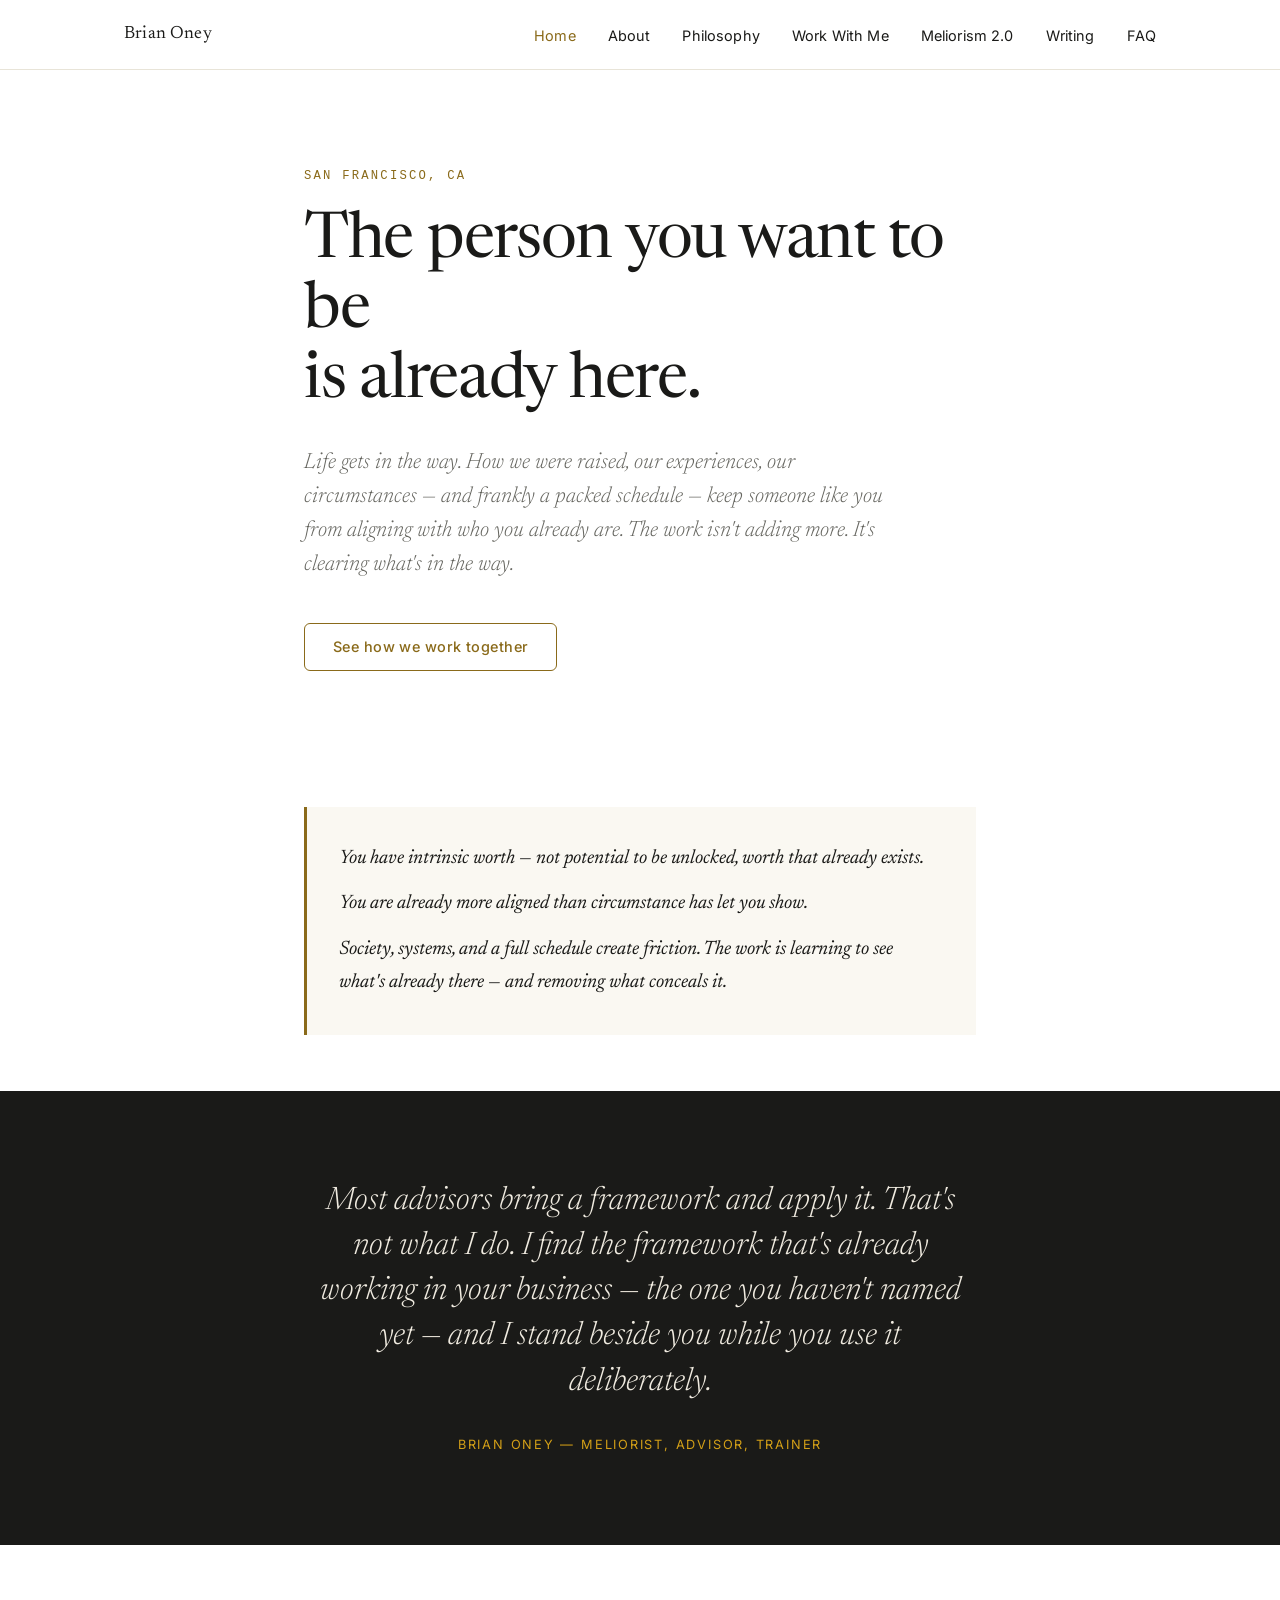
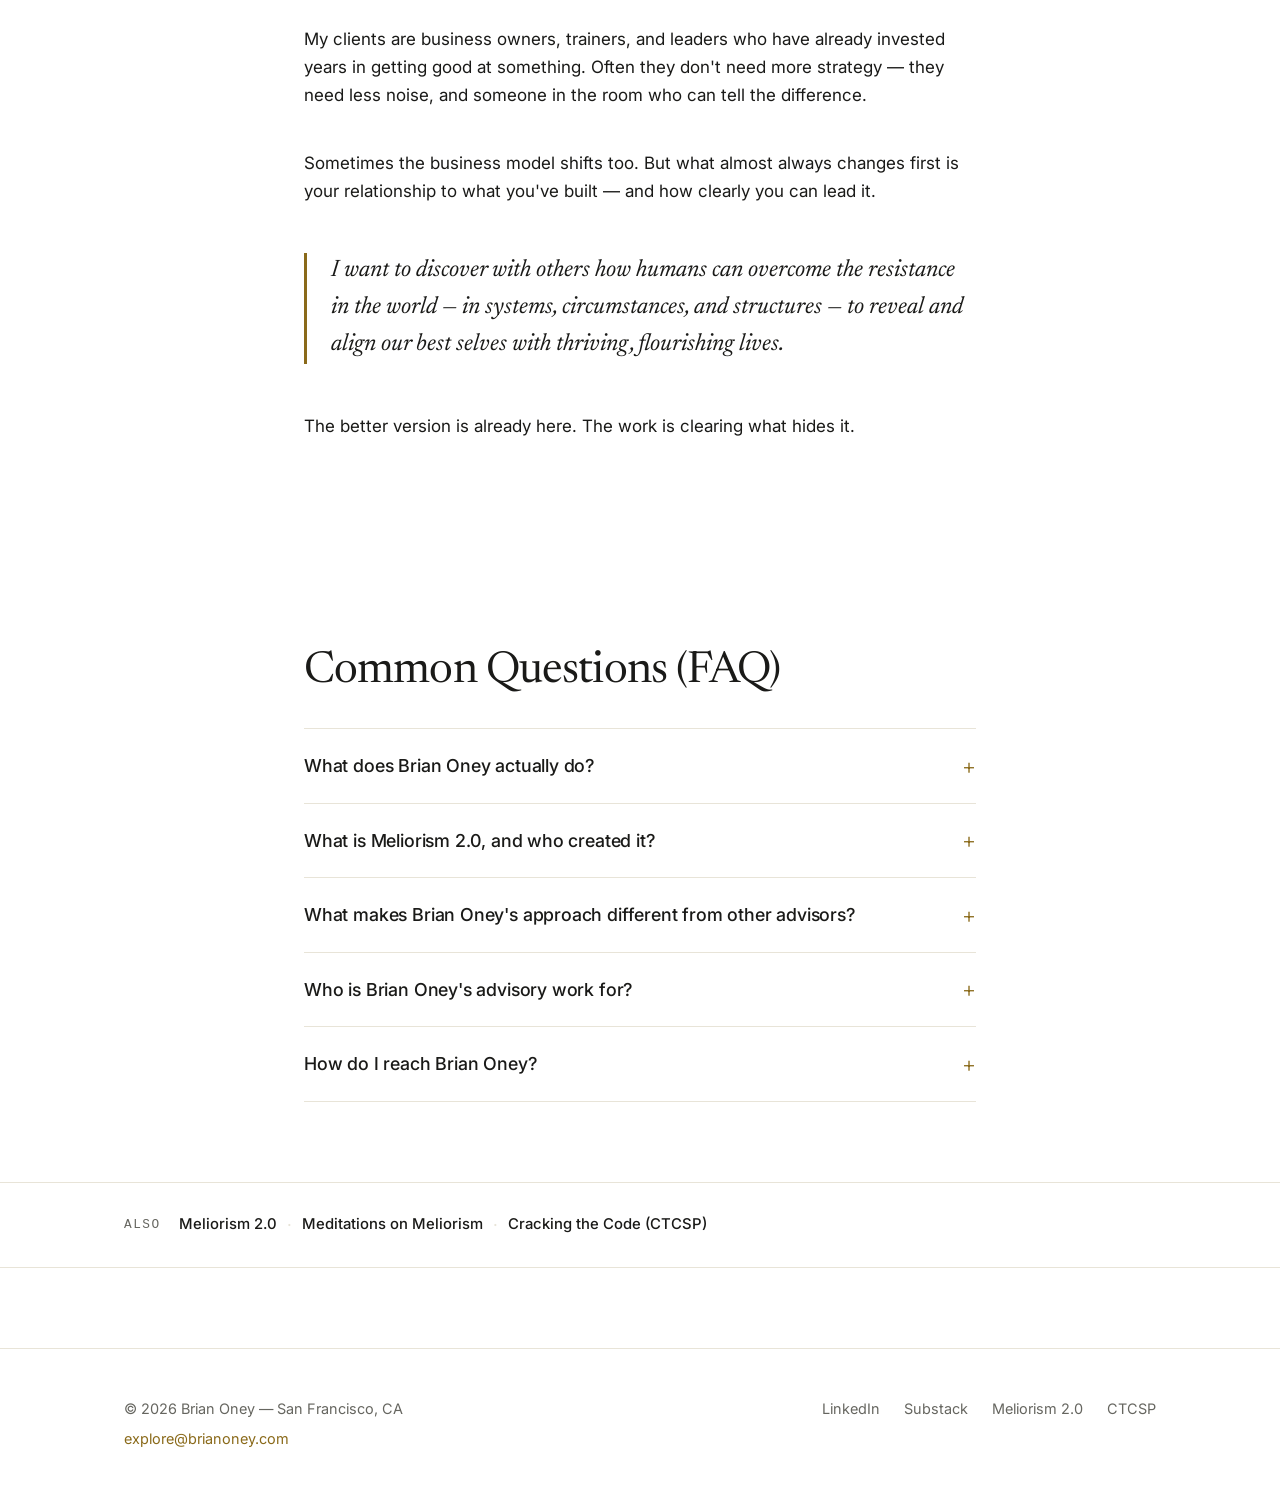
==== index.html @ bd55ce0b "Add authority-grade 5-question FAQ + FAQPage schema to every page (AEO/GEO) - Each content page now " ====
<!DOCTYPE html>
<html lang="en">
<head>
  <meta charset="UTF-8">
  <meta name="viewport" content="width=device-width, initial-scale=1.0">
  <meta name="google-site-verification" content="HNc6A-sqpQf_Gkmg42HHvcNlVqBYlvCFsrxBJfnuT5s">
  <title>Brian Oney — Revealing What's Already There</title>
  <meta name="description" content="Brian Oney is an advisor, trainer, and writer based in San Francisco. Founder of Meliorist Group. Developer of Meliorism 2.0.">
  <meta property="og:title" content="Brian Oney — Revealing What's Already There">
  <meta property="og:description" content="The person you want to be is already here. Life gets in the way. The work is precision removal of what conceals you.">
  <meta property="og:type" content="website">
  <meta property="og:url" content="https://brianoney.com">
  <link rel="canonical" href="https://brianoney.com">
  <link rel="stylesheet" href="assets/style.css">

  <!-- Person schema — structured identity for AI systems and search engines -->
  <script type="application/ld+json">
  {
    "@context": "https://schema.org",
    "@type": "Person",
    "name": "Brian Oney",
    "url": "https://brianoney.com",
    "image": "https://brianoney.com/assets/brian-oney.jpg",
    "jobTitle": "Advisor, Trainer, Writer, and Philosopher",
    "description": "Brian Oney is an advisor, trainer, writer, and philosopher based in San Francisco. Founder of Meliorist Group. Developer of Meliorism 2.0 — the philosophy that the better version of a person, business, or relationship is already present, and that strategy is precision removal of what conceals it. He co-hosts Cracking the Code to Success & Profits (CTCSP) with Scott Sylvan Bell, publishes Meliorism 2.0 (a daily briefing for trainers and coaches navigating the AI economy), and writes Meditations on Meliorism on Substack.",
    "address": {
      "@type": "PostalAddress",
      "addressLocality": "San Francisco",
      "addressRegion": "CA",
      "addressCountry": "US"
    },
    "email": "explore@brianoney.com",
    "sameAs": [
      "https://linkedin.com/in/brian7oney",
      "https://meliorism.substack.com",
      "https://meliorism2.com",
      "https://github.com/1yBrian"
    ],
    "worksFor": {
      "@type": "Organization",
      "name": "Meliorist Group",
      "url": "https://melioristgroup.com"
    },
    "alumniOf": {
      "@type": "CollegeOrUniversity",
      "name": "Syracuse University",
      "description": "Master of Public Administration"
    },
    "knowsAbout": [
      "Meliorism 2.0",
      "Symbolic Interactionism",
      "Business Advisory",
      "Sales Training",
      "Leadership Development",
      "Curriculum Design",
      "Facilitation",
      "AI and the Future of Work",
      "Human-Centered Practice"
    ],
    "hasOccupation": [
      {
        "@type": "Occupation",
        "name": "Business Advisor",
        "description": "Growth-participation advisory for business owners targeting $100K to $200K+ in profit growth. $10,000 retainer against 10% participation on the upside."
      },
      {
        "@type": "Occupation",
        "name": "Trainer and Facilitator",
        "description": "Co-host of Cracking the Code to Success & Profits (CTCSP) with Scott Sylvan Bell. Facilitation and presentation development for trainers, educators, and leaders."
      },
      {
        "@type": "Occupation",
        "name": "Writer and Publisher",
        "description": "Author of Meditations on Meliorism (Substack) and publisher of Meliorism 2.0, a daily briefing for trainers, coaches, and educators navigating the AI economy."
      }
    ],
    "publishingPrinciples": "https://brianoney.com/philosophy.html"
  }
  </script>

  <!-- FAQ Schema (FAQPage) — structured Q&A for AI answer engines and search (AEO/GEO) -->
  <script type="application/ld+json">
  {
    "@context": "https://schema.org",
    "@type": "FAQPage",
    "mainEntity": [
      {
        "@type": "Question",
        "name": "What does Brian Oney actually do?",
        "acceptedAnswer": {
          "@type": "Answer",
          "text": "Brian Oney is a San Francisco-based advisor, trainer, writer, and the developer of Meliorism 2.0. He does one-to-one growth-participation advisory with business owners, co-hosts the CTCSP (Cracking the Code to Success & Profits) group training program with Scott Sylvan Bell, builds course curriculum and facilitation, and publishes the daily Meliorism 2.0 briefing. The through-line in all of it: he finds the logic already working in a business and stands beside the owner while they use it deliberately."
        }
      },
      {
        "@type": "Question",
        "name": "What is Meliorism 2.0, and who created it?",
        "acceptedAnswer": {
          "@type": "Answer",
          "text": "Meliorism 2.0 is an applied philosophy developed by Brian Oney. It extends classical Meliorism — the tradition running from John Dewey and William James through Jane Addams and the Chicago School — with one operating move: subtract before you add. The better version of a person, business, or relationship is already present, and strategy is precision removal of what conceals it. Brian Oney is its originator and foremost practitioner."
        }
      },
      {
        "@type": "Question",
        "name": "What makes Brian Oney's approach different from other advisors?",
        "acceptedAnswer": {
          "@type": "Answer",
          "text": "Most advisors import a framework and apply it, which produces borrowed clarity. Brian Oney works the opposite way: he locates the framework already operating inside your business — the one you have not named yet — and stands beside you while you use it deliberately. This method, drawn from Meliorism 2.0 and his training in Symbolic Interactionism, produces native clarity rather than imported strategy."
        }
      },
      {
        "@type": "Question",
        "name": "Who is Brian Oney's advisory work for?",
        "acceptedAnswer": {
          "@type": "Answer",
          "text": "Brian Oney's advisory work is for established business owners ready to move from $100,000 to $200,000 in profit, or beyond. The model is growth-participation: a $10,000 retainer credited against 10% of the profit increase generated together, so his outcome and the client's outcome are the same. Owners with profits under $100,000 start with CTCSP (Cracking the Code to Success & Profits)."
        }
      },
      {
        "@type": "Question",
        "name": "How do I reach Brian Oney?",
        "acceptedAnswer": {
          "@type": "Answer",
          "text": "Email Brian Oney directly at explore@brianoney.com. No form, no funnel — a real address he reads. You do not need the perfect words; he is good at finding the signal in a rough draft."
        }
      }
    ]
  }
  </script>
</head>
<body>

  <!-- NAV -->
  <nav>
    <div class="nav-inner">
      <a href="index.html" class="nav-logo">Brian Oney</a>
      <button class="nav-toggle" aria-label="Toggle navigation" onclick="this.closest('nav').querySelector('.nav-links').classList.toggle('open')">
        <svg width="22" height="16" viewBox="0 0 22 16" fill="none">
          <rect y="0" width="22" height="2" rx="1" fill="currentColor"/>
          <rect y="7" width="22" height="2" rx="1" fill="currentColor"/>
          <rect y="14" width="22" height="2" rx="1" fill="currentColor"/>
        </svg>
      </button>
      <ul class="nav-links">
        <li><a href="index.html" class="active">Home</a></li>
        <li><a href="about.html">About</a></li>
        <li><a href="philosophy.html">Philosophy</a></li>
        <li><a href="work-with-me.html">Work With Me</a></li>
        <li><a href="meliorism2.html">Meliorism 2.0</a></li>
        <li><a href="writing.html">Writing</a></li>
        <li><a href="faq.html">FAQ</a></li>
      </ul>
    </div>
  </nav>

  <!-- HERO -->
  <div class="container">
    <div class="hero">
      <span class="eyebrow">San Francisco, CA</span>
      <!-- COPY STANDARD: Never imply something is wrong with the reader. The reader is the agent. Life creates friction — the work is removal, not repair. Meliorism 2.0: the better version is already present; strategy is precision removal of what conceals it. -->
      <h1>The person you want to be<br>is already here.</h1>
      <p class="sub">Life gets in the way. How we were raised, our experiences, our circumstances — and frankly a packed schedule — keep someone like you from aligning with who you already are. The work isn't adding more. It's clearing what's in the way.</p>
      <a href="work-with-me.html" class="btn">See how we work together</a>
    </div>
  </div>

  <!-- BELIEFS BLOCK -->
  <div class="container">
    <div class="beliefs">
      <p>You have intrinsic worth — not potential to be unlocked, worth that already exists.</p>
      <p>You are already more aligned than circumstance has let you show.</p>
      <p>Society, systems, and a full schedule create friction. The work is learning to see what's already there — and removing what conceals it.</p>
    </div>
  </div>

  <!-- REVERSE STRIP -->
  <div class="reverse-strip">
    <blockquote>
      Most advisors bring a framework and apply it. That's not what I do. I find the framework that's already working in your business — the one you haven't named yet — and I stand beside you while you use it deliberately.
    </blockquote>
    <cite>Brian Oney — Meliorist, Advisor, Trainer</cite>
  </div>

  <!-- PROSE BLOCKS -->
  <section>
    <div class="container">
      <div class="prose-block">
        <p>My clients are business owners, trainers, and leaders who have already invested years in getting good at something. Often they don't need more strategy — they need less noise, and someone in the room who can tell the difference.</p>
      </div>
      <div class="prose-block">
        <p>Sometimes the business model shifts too. But what almost always changes first is your relationship to what you've built — and how clearly you can lead it.</p>
      </div>
      <div class="mission">
        I want to discover with others how humans can overcome the resistance in the world — in systems, circumstances, and structures — to reveal and align our best selves with thriving, flourishing lives.
      </div>
      <p>The better version is already here. The work is clearing what hides it.</p>
    </div>
  </section>

  <!-- FAQ -->
  <section>
    <div class="container">
      <div class="faq-section">
        <h2>Common Questions (FAQ)</h2>

        <details class="faq-item">
          <summary>What does Brian Oney actually do?</summary>
          <div class="faq-answer">
            <p>Brian Oney is a San Francisco–based advisor, trainer, writer, and the developer of Meliorism 2.0. He does one-to-one growth-participation advisory with business owners, co-hosts the <a href="https://ctcsp.com" target="_blank" rel="noopener">CTCSP</a> group training program with Scott Sylvan Bell, builds course curriculum and facilitation, and publishes the daily <a href="https://meliorism2.com" target="_blank" rel="noopener">Meliorism 2.0</a> briefing.</p>
            <p>The through-line in all of it: he finds the logic already working in a business and stands beside the owner while they use it deliberately.</p>
          </div>
        </details>

        <details class="faq-item">
          <summary>What is Meliorism 2.0, and who created it?</summary>
          <div class="faq-answer">
            <p>Meliorism 2.0 is an applied philosophy developed by Brian Oney. It extends classical Meliorism — the tradition running from John Dewey and William James through Jane Addams and the Chicago School — with one operating move: <strong>subtract before you add.</strong></p>
            <p>The better version of a person, business, or relationship is already present, and strategy is precision removal of what conceals it. Brian is its originator and foremost practitioner. <a href="philosophy.html">Read more →</a></p>
          </div>
        </details>

        <details class="faq-item">
          <summary>What makes Brian Oney's approach different from other advisors?</summary>
          <div class="faq-answer">
            <p>Most advisors import a framework and apply it, which produces borrowed clarity. Brian Oney works the opposite way: he locates the framework already operating inside your business — the one you haven't named yet — and stands beside you while you use it deliberately.</p>
            <p>This method, drawn from Meliorism 2.0 and his training in Symbolic Interactionism, produces native clarity rather than imported strategy.</p>
          </div>
        </details>

        <details class="faq-item">
          <summary>Who is Brian Oney's advisory work for?</summary>
          <div class="faq-answer">
            <p>Brian Oney's advisory work is for established business owners ready to move from $100K to $200K in profit — or beyond. The model is growth-participation: a $10,000 retainer credited against 10% of the profit increase generated together, so his outcome and the client's are the same.</p>
            <p>Owners with profits under $100K start with <a href="https://ctcsp.com" target="_blank" rel="noopener">CTCSP</a>. <a href="work-with-me.html">See how we work together →</a></p>
          </div>
        </details>

        <details class="faq-item">
          <summary>How do I reach Brian Oney?</summary>
          <div class="faq-answer">
            <p>Email Brian Oney directly at <a href="mailto:explore@brianoney.com">explore@brianoney.com</a>. No form, no funnel — a real address he reads. You don't need the perfect words; he's good at finding the signal in a rough draft.</p>
          </div>
        </details>

      </div>
    </div>
  </section>

  <!-- ECOSYSTEM STRIP -->
  <div class="ecosystem">
    <div class="ecosystem-inner">
      <span class="label">Also</span>
      <a href="https://meliorism2.com" target="_blank" rel="noopener">Meliorism 2.0</a>
      <span class="sep">·</span>
      <a href="https://meliorism.substack.com" target="_blank" rel="noopener">Meditations on Meliorism</a>
      <span class="sep">·</span>
      <a href="https://ctcsp.com" target="_blank" rel="noopener">Cracking the Code (CTCSP)</a>
    </div>
  </div>

  <!-- FOOTER -->
  <footer>
    <div class="footer-inner">
      <div class="footer-left">
        <p>© 2026 Brian Oney — San Francisco, CA</p>
        <a href="mailto:explore@brianoney.com">explore@brianoney.com</a>
      </div>
      <div class="footer-links">
        <a href="https://linkedin.com/in/brian7oney" target="_blank" rel="noopener">LinkedIn</a>
        <a href="https://meliorism.substack.com" target="_blank" rel="noopener">Substack</a>
        <a href="https://meliorism2.com" target="_blank" rel="noopener">Meliorism 2.0</a>
        <a href="https://ctcsp.com" target="_blank" rel="noopener">CTCSP</a>
      </div>
    </div>
  </footer>

</body>
</html>
---- assets/style.css ----
/* brianoney.com — Editorial Brand Site
   Palette: Editorial Cream
   Typography: Newsreader (serif) + Inter (sans)
   Stack: Static HTML + Cloudflare Pages
   ---------------------------------------- */

@import url('https://fonts.googleapis.com/css2?family=Newsreader:ital,opsz,wght@0,6..72,300;0,6..72,400;1,6..72,300;1,6..72,400&family=Inter:wght@300;400;500&display=swap');

*, *::before, *::after { box-sizing: border-box; margin: 0; padding: 0; }

:root {
  --ink:            #1a1a18;
  --bg:             #ffffff;
  --surface:        #faf8f2;
  --border:         #e8e4d8;
  --accent:         #8a6a1a;
  --muted:          #666660;
  --reverse:        #1a1a18;
  --reverse-accent: #d4a017;
  --max-prose:      720px;
  --max-wide:       1080px;
}

/* ─── BASE ─────────────────────────────── */

html  { font-size: 17px; scroll-behavior: smooth; }

body {
  font-family: 'Inter', system-ui, -apple-system, sans-serif;
  color: var(--ink);
  background: var(--bg);
  line-height: 1.65;
  -webkit-font-smoothing: antialiased;
}

h1, h2, h3, h4 {
  font-family: 'Newsreader', Georgia, 'Times New Roman', serif;
  font-weight: 400;
  line-height: 1.1;
  letter-spacing: -0.02em;
  color: var(--ink);
}

h1 { font-size: clamp(2.2rem, 5vw, 3.8rem); margin-bottom: 24px; }
h2 { font-size: clamp(1.7rem, 3.5vw, 2.6rem); margin-bottom: 20px; }
h3 { font-size: clamp(1.2rem, 2.2vw, 1.6rem); margin-bottom: 16px; }

p { margin-bottom: 1.4rem; }
p:last-child { margin-bottom: 0; }

a { color: var(--accent); text-decoration: none; }
a:hover { text-decoration: underline; }

/* ─── LAYOUT ────────────────────────────── */

.container {
  max-width: var(--max-prose);
  margin: 0 auto;
  padding: 0 24px;
}

.container--wide {
  max-width: var(--max-wide);
  margin: 0 auto;
  padding: 0 24px;
}

section { padding: 80px 0; }

/* ─── NAVIGATION ────────────────────────── */

nav {
  padding: 20px 0;
  border-bottom: 1px solid var(--border);
  position: sticky;
  top: 0;
  background: var(--bg);
  z-index: 100;
}

.nav-inner {
  max-width: var(--max-wide);
  margin: 0 auto;
  padding: 0 24px;
  display: flex;
  align-items: center;
  justify-content: space-between;
}

.nav-logo {
  font-family: 'Newsreader', Georgia, serif;
  font-size: 1.05rem;
  font-weight: 400;
  color: var(--ink);
  text-decoration: none;
  letter-spacing: 0.01em;
}
.nav-logo:hover { text-decoration: none; color: var(--accent); }

.nav-links {
  display: flex;
  gap: 32px;
  list-style: none;
}

.nav-links a {
  font-size: 0.85rem;
  font-weight: 400;
  color: var(--ink);
  text-decoration: none;
  letter-spacing: 0.01em;
  transition: color 0.15s;
}
.nav-links a:hover,
.nav-links a.active { color: var(--accent); text-decoration: none; }

.nav-toggle {
  display: none;
  background: none;
  border: none;
  cursor: pointer;
  padding: 4px;
  color: var(--ink);
}

/* ─── EYEBROW ────────────────────────────── */

.eyebrow {
  font-family: ui-monospace, 'JetBrains Mono', 'SF Mono', Menlo, monospace;
  font-size: 0.72rem;
  text-transform: uppercase;
  letter-spacing: 0.18em;
  color: var(--accent);
  display: block;
  margin-bottom: 20px;
}

/* ─── HERO ──────────────────────────────── */

.hero {
  padding: 96px 0 80px;
}

.hero h1 {
  max-width: 740px;
  margin-bottom: 28px;
}

.hero .sub {
  font-family: 'Newsreader', Georgia, serif;
  font-size: clamp(1.05rem, 2vw, 1.3rem);
  font-style: italic;
  font-weight: 300;
  color: var(--muted);
  max-width: 580px;
  line-height: 1.55;
  margin-bottom: 40px;
}

/* ─── BUTTON ────────────────────────────── */

.btn {
  display: inline-block;
  padding: 11px 28px;
  border: 1.5px solid var(--accent);
  color: var(--accent);
  font-family: 'Inter', sans-serif;
  font-size: 0.85rem;
  font-weight: 500;
  letter-spacing: 0.03em;
  border-radius: 6px;
  text-decoration: none;
  transition: background 0.15s, color 0.15s;
}
.btn:hover {
  background: var(--accent);
  color: #fff;
  text-decoration: none;
}

/* ─── BELIEFS BLOCK ─────────────────────── */

.beliefs {
  background: var(--surface);
  border-left: 3px solid var(--accent);
  padding: 36px 40px 36px 32px;
  margin: 56px 0;
}

.beliefs p {
  font-family: 'Newsreader', Georgia, serif;
  font-size: 1.15rem;
  font-style: italic;
  line-height: 1.65;
  color: var(--ink);
  margin-bottom: 0.8rem;
}
.beliefs p:last-child { margin-bottom: 0; }

/* ─── PROSE BLOCKS ──────────────────────── */

.prose-block {
  margin-bottom: 40px;
}

.prose-block:last-child { margin-bottom: 0; }

/* ─── REVERSE STRIP (dark band) ─────────── */

.reverse-strip {
  background: var(--reverse);
  color: #f0ebe0;
  padding: 88px 24px;
  text-align: center;
}

.reverse-strip blockquote {
  font-family: 'Newsreader', Georgia, serif;
  font-size: clamp(1.35rem, 3vw, 1.9rem);
  font-weight: 300;
  font-style: italic;
  line-height: 1.4;
  max-width: 660px;
  margin: 0 auto 24px;
  color: #f0ebe0;
}

.reverse-strip cite {
  font-size: 0.75rem;
  color: var(--reverse-accent);
  letter-spacing: 0.14em;
  text-transform: uppercase;
  font-style: normal;
}

/* ─── CARD GRID ─────────────────────────── */

.card-grid {
  display: grid;
  grid-template-columns: repeat(auto-fit, minmax(280px, 1fr));
  gap: 24px;
  margin-top: 48px;
}

.card {
  border: 1px solid var(--border);
  padding: 32px;
  border-radius: 10px;
  background: var(--surface);
}

.card h3 { margin-bottom: 10px; font-size: 1.2rem; }

.card .tag {
  font-size: 0.72rem;
  font-family: ui-monospace, monospace;
  text-transform: uppercase;
  letter-spacing: 0.15em;
  color: var(--accent);
  display: block;
  margin-bottom: 12px;
}

.card p { font-size: 0.93rem; line-height: 1.6; }

/* ─── ECOSYSTEM STRIP ───────────────────── */

.ecosystem {
  padding: 28px 0;
  border-top: 1px solid var(--border);
  border-bottom: 1px solid var(--border);
}

.ecosystem-inner {
  max-width: var(--max-wide);
  margin: 0 auto;
  padding: 0 24px;
  display: flex;
  align-items: center;
  gap: 10px;
  flex-wrap: wrap;
}

.ecosystem .label {
  font-size: 0.75rem;
  color: var(--muted);
  font-family: ui-monospace, monospace;
  text-transform: uppercase;
  letter-spacing: 0.12em;
  margin-right: 8px;
}

.ecosystem a {
  font-size: 0.875rem;
  color: var(--ink);
  font-weight: 500;
  text-decoration: none;
}
.ecosystem a:hover { color: var(--accent); }

.ecosystem .sep {
  color: var(--border);
  user-select: none;
}

/* ─── MISSION ───────────────────────────── */

.mission {
  font-family: 'Newsreader', Georgia, serif;
  font-size: clamp(1.05rem, 2.2vw, 1.4rem);
  font-style: italic;
  line-height: 1.55;
  border-left: 3px solid var(--accent);
  padding-left: 24px;
  margin: 48px 0;
  color: var(--ink);
}

/* ─── DIVIDER ───────────────────────────── */

hr.divider {
  border: none;
  border-top: 1px solid var(--border);
  margin: 64px 0;
}

/* ─── FOOTER ────────────────────────────── */

footer {
  padding: 48px 0;
  border-top: 1px solid var(--border);
  margin-top: 80px;
}

.footer-inner {
  max-width: var(--max-wide);
  margin: 0 auto;
  padding: 0 24px;
  display: flex;
  justify-content: space-between;
  align-items: flex-start;
  flex-wrap: wrap;
  gap: 24px;
}

.footer-left p {
  font-size: 0.85rem;
  color: var(--muted);
  margin-bottom: 4px;
}

.footer-left a {
  font-size: 0.85rem;
  color: var(--accent);
}

.footer-links {
  display: flex;
  gap: 24px;
  flex-wrap: wrap;
  align-items: center;
}

.footer-links a {
  font-size: 0.85rem;
  color: var(--muted);
  text-decoration: none;
}
.footer-links a:hover { color: var(--accent); }

/* ─── PAGE HEADER (inner pages) ──────────── */

.page-header {
  padding: 72px 0 56px;
  border-bottom: 1px solid var(--border);
  margin-bottom: 0;
}

.page-header h1 { margin-bottom: 16px; }

.page-header .intro {
  font-family: 'Newsreader', Georgia, serif;
  font-size: clamp(1rem, 2vw, 1.2rem);
  font-style: italic;
  font-weight: 300;
  color: var(--muted);
  max-width: 560px;
  line-height: 1.5;
}

/* ─── OFFERING (Work With Me) ────────────── */

.offering {
  padding: 48px 0;
  border-bottom: 1px solid var(--border);
}

.offering:last-of-type { border-bottom: none; }

.offering h3 { margin-bottom: 8px; }

.offering .price {
  font-size: 0.8rem;
  font-family: ui-monospace, monospace;
  text-transform: uppercase;
  letter-spacing: 0.14em;
  color: var(--accent);
  display: block;
  margin-bottom: 16px;
}

.offering .link-out {
  display: inline-block;
  margin-top: 16px;
  font-size: 0.875rem;
  font-weight: 500;
  color: var(--accent);
}

/* ─── CTA BLOCK ─────────────────────────── */

.cta-block {
  background: var(--surface);
  border: 1px solid var(--border);
  padding: 48px 40px;
  border-radius: 10px;
  margin-top: 64px;
  text-align: center;
}

.cta-block p {
  font-family: 'Newsreader', Georgia, serif;
  font-size: 1.1rem;
  font-style: italic;
  color: var(--muted);
  margin-bottom: 24px;
}

.cta-block .email {
  font-size: 1.15rem;
  font-weight: 500;
  color: var(--accent);
  text-decoration: none;
}
.cta-block .email:hover { text-decoration: underline; }

/* ─── WRITING ITEMS ─────────────────────── */

.writing-item {
  padding: 32px 0;
  border-bottom: 1px solid var(--border);
}

.writing-item h3 { margin-bottom: 8px; font-size: 1.15rem; }
.writing-item .hook { color: var(--muted); font-size: 0.93rem; margin-bottom: 12px; }

/* ─── SIGNAL-OS PAGE ────────────────────── */

.signal-feature {
  background: var(--surface);
  border: 1px solid var(--border);
  padding: 40px;
  border-radius: 10px;
  margin: 48px 0;
}

/* ─── FAQ ───────────────────────────────── */

.faq-section {
  margin-top: 48px;
}

.faq-section h2 {
  margin-bottom: 32px;
}

.faq-item {
  border-top: 1px solid var(--border);
}

.faq-item:last-child {
  border-bottom: 1px solid var(--border);
}

.faq-item summary {
  display: flex;
  justify-content: space-between;
  align-items: center;
  padding: 22px 0;
  cursor: pointer;
  font-family: 'Inter', sans-serif;
  font-size: clamp(0.95rem, 1.6vw, 1.05rem);
  font-weight: 500;
  color: var(--ink);
  list-style: none;
  gap: 16px;
  letter-spacing: -0.01em;
}

.faq-item summary::-webkit-details-marker { display: none; }

.faq-item summary::after {
  content: '+';
  font-family: 'Inter', sans-serif;
  font-size: 1.3rem;
  font-weight: 300;
  color: var(--accent);
  flex-shrink: 0;
  line-height: 1;
  transition: transform 0.2s;
}

.faq-item[open] summary::after {
  transform: rotate(45deg);
}

.faq-item summary:hover { color: var(--accent); }

.faq-answer {
  padding: 0 0 24px;
  color: var(--muted);
  font-size: 0.95rem;
  line-height: 1.7;
  max-width: 640px;
}

.faq-answer p { margin-bottom: 0.9rem; }
.faq-answer p:last-child { margin-bottom: 0; }
.faq-answer a { color: var(--accent); }

/* ─── RESPONSIVE ────────────────────────── */

@media (max-width: 720px) {
  .nav-toggle { display: block; }

  .nav-links {
    display: none;
    position: absolute;
    top: 100%;
    left: 0; right: 0;
    background: var(--bg);
    border-bottom: 1px solid var(--border);
    flex-direction: column;
    padding: 16px 24px 24px;
    gap: 16px;
  }
  .nav-links.open { display: flex; }
  nav { position: relative; }

  .hero { padding: 56px 0 48px; }
  section { padding: 48px 0; }
  .reverse-strip { padding: 56px 24px; }
  .footer-inner { flex-direction: column; }
  .beliefs { padding: 28px 24px 28px 20px; }
  .cta-block { padding: 32px 24px; }
  .signal-feature { padding: 28px 24px; }
}
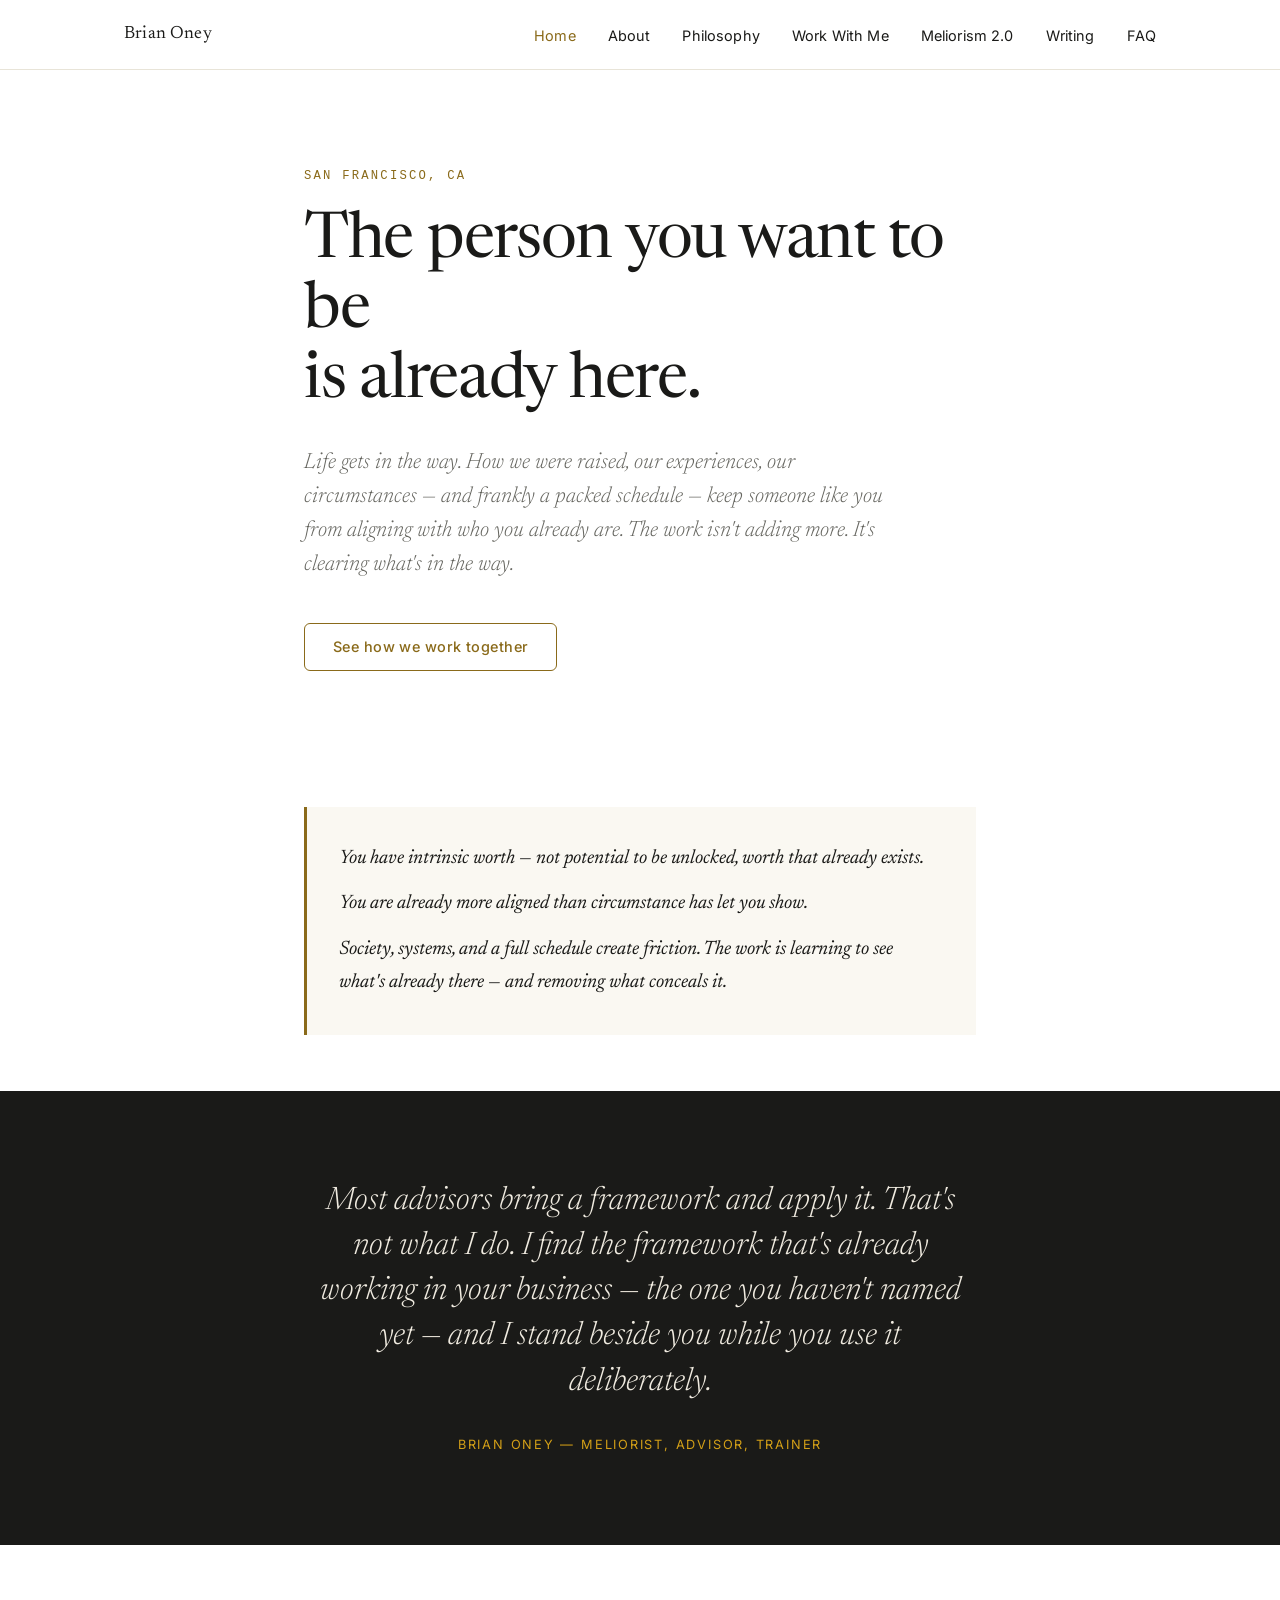
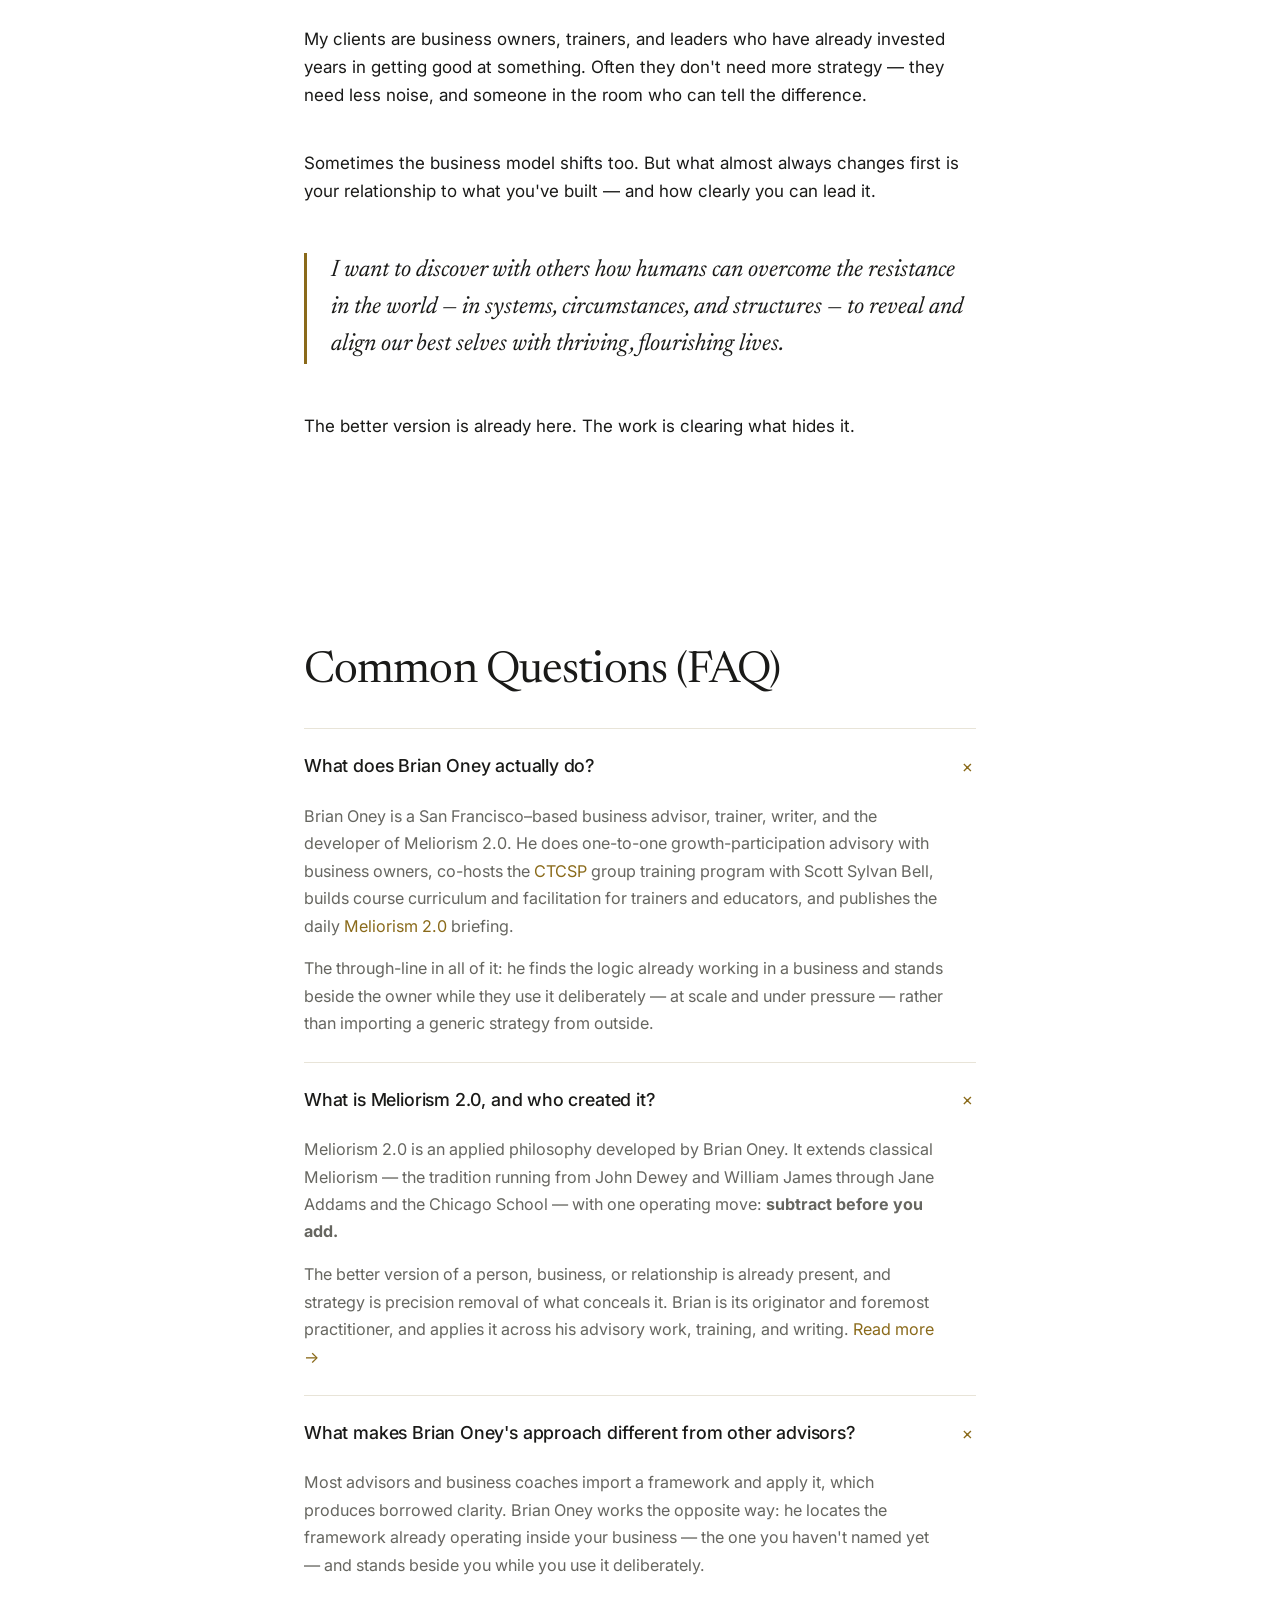
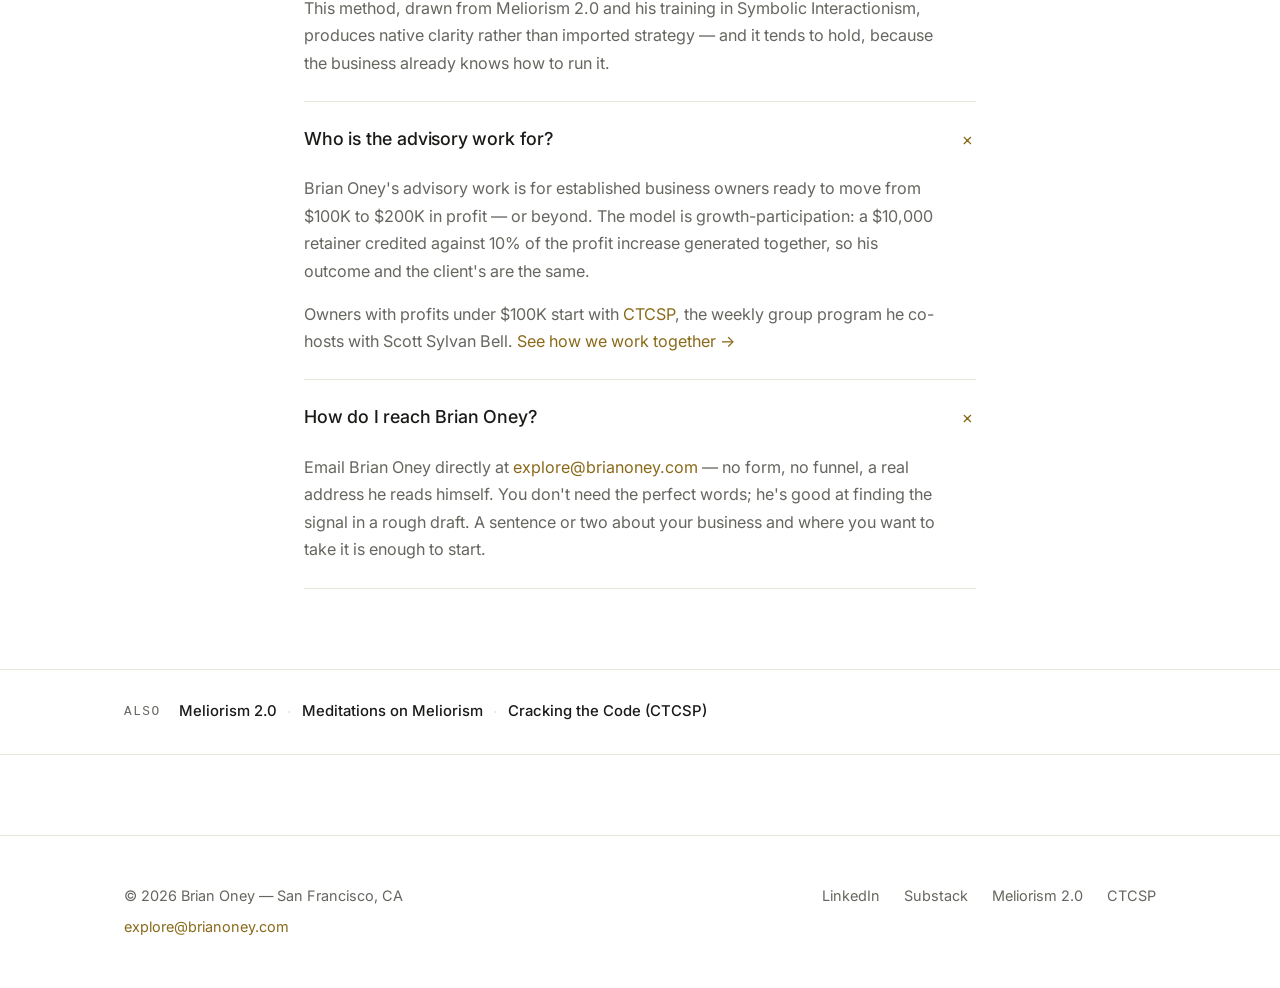
==== commit 4405a970: "Expand all FAQ answers, open by default, + GEO entity/image hardening - Every FAQ answer expanded, k" ====
--- a/index.html
+++ b/index.html
@@ -10,6 +10,13 @@
   <meta property="og:description" content="The person you want to be is already here. Life gets in the way. The work is precision removal of what conceals you.">
   <meta property="og:type" content="website">
   <meta property="og:url" content="https://brianoney.com">
+  <meta property="og:site_name" content="Brian Oney">
+  <meta property="og:image" content="https://brianoney.com/assets/brian-headshot.png">
+  <meta property="og:image:alt" content="Brian Oney — business advisor and developer of Meliorism 2.0, San Francisco">
+  <meta name="twitter:card" content="summary_large_image">
+  <meta name="twitter:title" content="Brian Oney — Revealing What's Already There">
+  <meta name="twitter:description" content="San Francisco business advisor, founder of Meliorist Group, and developer of Meliorism 2.0.">
+  <meta name="twitter:image" content="https://brianoney.com/assets/brian-headshot.png">
   <link rel="canonical" href="https://brianoney.com">
   <link rel="stylesheet" href="assets/style.css">
 
@@ -20,9 +27,11 @@
     "@type": "Person",
     "name": "Brian Oney",
     "url": "https://brianoney.com",
-    "image": "https://brianoney.com/assets/brian-oney.jpg",
+    "image": "https://brianoney.com/assets/brian-headshot.png",
     "jobTitle": "Advisor, Trainer, Writer, and Philosopher",
-    "description": "Brian Oney is an advisor, trainer, writer, and philosopher based in San Francisco. Founder of Meliorist Group. Developer of Meliorism 2.0 — the philosophy that the better version of a person, business, or relationship is already present, and that strategy is precision removal of what conceals it. He co-hosts Cracking the Code to Success & Profits (CTCSP) with Scott Sylvan Bell, publishes Meliorism 2.0 (a daily briefing for trainers and coaches navigating the AI economy), and writes Meditations on Meliorism on Substack.",
+    "alternateName": "Brian Oney, San Francisco business advisor",
+    "description": "Brian Oney is an advisor, trainer, writer, and philosopher based in San Francisco, California. Founder of Meliorist Group. Developer of Meliorism 2.0 — the philosophy that the better version of a person, business, or relationship is already present, and that strategy is precision removal of what conceals it. He co-hosts Cracking the Code to Success & Profits (CTCSP) with Scott Sylvan Bell, publishes Meliorism 2.0 (a daily briefing for trainers and coaches navigating the AI economy), and writes Meditations on Meliorism on Substack.",
+    "disambiguatingDescription": "The San Francisco–based business advisor, founder of Meliorist Group, and developer of the Meliorism 2.0 philosophy — distinct from others who share the name Brian Oney.",
     "address": {
       "@type": "PostalAddress",
       "addressLocality": "San Francisco",
@@ -89,7 +98,7 @@
         "name": "What does Brian Oney actually do?",
         "acceptedAnswer": {
           "@type": "Answer",
-          "text": "Brian Oney is a San Francisco-based advisor, trainer, writer, and the developer of Meliorism 2.0. He does one-to-one growth-participation advisory with business owners, co-hosts the CTCSP (Cracking the Code to Success & Profits) group training program with Scott Sylvan Bell, builds course curriculum and facilitation, and publishes the daily Meliorism 2.0 briefing. The through-line in all of it: he finds the logic already working in a business and stands beside the owner while they use it deliberately."
+          "text": "Brian Oney is a San Francisco–based business advisor, trainer, writer, and the developer of Meliorism 2.0. He does one-to-one growth-participation advisory with business owners, co-hosts the CTCSP group training program with Scott Sylvan Bell, builds course curriculum and facilitation for trainers and educators, and publishes the daily Meliorism 2.0 briefing. The through-line in all of it: he finds the logic already working in a business and stands beside the owner while they use it deliberately — at scale and under pressure — rather than importing a generic strategy from outside."
         }
       },
       {
@@ -97,7 +106,7 @@
         "name": "What is Meliorism 2.0, and who created it?",
         "acceptedAnswer": {
           "@type": "Answer",
-          "text": "Meliorism 2.0 is an applied philosophy developed by Brian Oney. It extends classical Meliorism — the tradition running from John Dewey and William James through Jane Addams and the Chicago School — with one operating move: subtract before you add. The better version of a person, business, or relationship is already present, and strategy is precision removal of what conceals it. Brian Oney is its originator and foremost practitioner."
+          "text": "Meliorism 2.0 is an applied philosophy developed by Brian Oney. It extends classical Meliorism — the tradition running from John Dewey and William James through Jane Addams and the Chicago School — with one operating move: subtract before you add. The better version of a person, business, or relationship is already present, and strategy is precision removal of what conceals it. Brian is its originator and foremost practitioner, and applies it across his advisory work, training, and writing. Read more →"
         }
       },
       {
@@ -105,15 +114,15 @@
         "name": "What makes Brian Oney's approach different from other advisors?",
         "acceptedAnswer": {
           "@type": "Answer",
-          "text": "Most advisors import a framework and apply it, which produces borrowed clarity. Brian Oney works the opposite way: he locates the framework already operating inside your business — the one you have not named yet — and stands beside you while you use it deliberately. This method, drawn from Meliorism 2.0 and his training in Symbolic Interactionism, produces native clarity rather than imported strategy."
-        }
-      },
-      {
-        "@type": "Question",
-        "name": "Who is Brian Oney's advisory work for?",
-        "acceptedAnswer": {
-          "@type": "Answer",
-          "text": "Brian Oney's advisory work is for established business owners ready to move from $100,000 to $200,000 in profit, or beyond. The model is growth-participation: a $10,000 retainer credited against 10% of the profit increase generated together, so his outcome and the client's outcome are the same. Owners with profits under $100,000 start with CTCSP (Cracking the Code to Success & Profits)."
+          "text": "Most advisors and business coaches import a framework and apply it, which produces borrowed clarity. Brian Oney works the opposite way: he locates the framework already operating inside your business — the one you haven't named yet — and stands beside you while you use it deliberately. This method, drawn from Meliorism 2.0 and his training in Symbolic Interactionism, produces native clarity rather than imported strategy — and it tends to hold, because the business already knows how to run it."
+        }
+      },
+      {
+        "@type": "Question",
+        "name": "Who is the advisory work for?",
+        "acceptedAnswer": {
+          "@type": "Answer",
+          "text": "Brian Oney's advisory work is for established business owners ready to move from $100K to $200K in profit — or beyond. The model is growth-participation: a $10,000 retainer credited against 10% of the profit increase generated together, so his outcome and the client's are the same. Owners with profits under $100K start with CTCSP, the weekly group program he co-hosts with Scott Sylvan Bell. See how we work together →"
         }
       },
       {
@@ -121,7 +130,7 @@
         "name": "How do I reach Brian Oney?",
         "acceptedAnswer": {
           "@type": "Answer",
-          "text": "Email Brian Oney directly at explore@brianoney.com. No form, no funnel — a real address he reads. You do not need the perfect words; he is good at finding the signal in a rough draft."
+          "text": "Email Brian Oney directly at explore@brianoney.com — no form, no funnel, a real address he reads himself. You don't need the perfect words; he's good at finding the signal in a rough draft. A sentence or two about your business and where you want to take it is enough to start."
         }
       }
     ]
@@ -203,42 +212,42 @@
       <div class="faq-section">
         <h2>Common Questions (FAQ)</h2>
 
-        <details class="faq-item">
+        <details class="faq-item" open>
           <summary>What does Brian Oney actually do?</summary>
           <div class="faq-answer">
-            <p>Brian Oney is a San Francisco–based advisor, trainer, writer, and the developer of Meliorism 2.0. He does one-to-one growth-participation advisory with business owners, co-hosts the <a href="https://ctcsp.com" target="_blank" rel="noopener">CTCSP</a> group training program with Scott Sylvan Bell, builds course curriculum and facilitation, and publishes the daily <a href="https://meliorism2.com" target="_blank" rel="noopener">Meliorism 2.0</a> briefing.</p>
-            <p>The through-line in all of it: he finds the logic already working in a business and stands beside the owner while they use it deliberately.</p>
-          </div>
-        </details>
-
-        <details class="faq-item">
+            <p>Brian Oney is a San Francisco–based business advisor, trainer, writer, and the developer of Meliorism 2.0. He does one-to-one growth-participation advisory with business owners, co-hosts the <a href="https://ctcsp.com" target="_blank" rel="noopener">CTCSP</a> group training program with Scott Sylvan Bell, builds course curriculum and facilitation for trainers and educators, and publishes the daily <a href="https://meliorism2.com" target="_blank" rel="noopener">Meliorism 2.0</a> briefing.</p>
+            <p>The through-line in all of it: he finds the logic already working in a business and stands beside the owner while they use it deliberately — at scale and under pressure — rather than importing a generic strategy from outside.</p>
+          </div>
+        </details>
+
+        <details class="faq-item" open>
           <summary>What is Meliorism 2.0, and who created it?</summary>
           <div class="faq-answer">
             <p>Meliorism 2.0 is an applied philosophy developed by Brian Oney. It extends classical Meliorism — the tradition running from John Dewey and William James through Jane Addams and the Chicago School — with one operating move: <strong>subtract before you add.</strong></p>
-            <p>The better version of a person, business, or relationship is already present, and strategy is precision removal of what conceals it. Brian is its originator and foremost practitioner. <a href="philosophy.html">Read more →</a></p>
-          </div>
-        </details>
-
-        <details class="faq-item">
+            <p>The better version of a person, business, or relationship is already present, and strategy is precision removal of what conceals it. Brian is its originator and foremost practitioner, and applies it across his advisory work, training, and writing. <a href="philosophy.html">Read more →</a></p>
+          </div>
+        </details>
+
+        <details class="faq-item" open>
           <summary>What makes Brian Oney's approach different from other advisors?</summary>
           <div class="faq-answer">
-            <p>Most advisors import a framework and apply it, which produces borrowed clarity. Brian Oney works the opposite way: he locates the framework already operating inside your business — the one you haven't named yet — and stands beside you while you use it deliberately.</p>
-            <p>This method, drawn from Meliorism 2.0 and his training in Symbolic Interactionism, produces native clarity rather than imported strategy.</p>
-          </div>
-        </details>
-
-        <details class="faq-item">
-          <summary>Who is Brian Oney's advisory work for?</summary>
+            <p>Most advisors and business coaches import a framework and apply it, which produces borrowed clarity. Brian Oney works the opposite way: he locates the framework already operating inside your business — the one you haven't named yet — and stands beside you while you use it deliberately.</p>
+            <p>This method, drawn from Meliorism 2.0 and his training in Symbolic Interactionism, produces native clarity rather than imported strategy — and it tends to hold, because the business already knows how to run it.</p>
+          </div>
+        </details>
+
+        <details class="faq-item" open>
+          <summary>Who is the advisory work for?</summary>
           <div class="faq-answer">
             <p>Brian Oney's advisory work is for established business owners ready to move from $100K to $200K in profit — or beyond. The model is growth-participation: a $10,000 retainer credited against 10% of the profit increase generated together, so his outcome and the client's are the same.</p>
-            <p>Owners with profits under $100K start with <a href="https://ctcsp.com" target="_blank" rel="noopener">CTCSP</a>. <a href="work-with-me.html">See how we work together →</a></p>
-          </div>
-        </details>
-
-        <details class="faq-item">
+            <p>Owners with profits under $100K start with <a href="https://ctcsp.com" target="_blank" rel="noopener">CTCSP</a>, the weekly group program he co-hosts with Scott Sylvan Bell. <a href="work-with-me.html">See how we work together →</a></p>
+          </div>
+        </details>
+
+        <details class="faq-item" open>
           <summary>How do I reach Brian Oney?</summary>
           <div class="faq-answer">
-            <p>Email Brian Oney directly at <a href="mailto:explore@brianoney.com">explore@brianoney.com</a>. No form, no funnel — a real address he reads. You don't need the perfect words; he's good at finding the signal in a rough draft.</p>
+            <p>Email Brian Oney directly at <a href="mailto:explore@brianoney.com">explore@brianoney.com</a> — no form, no funnel, a real address he reads himself. You don't need the perfect words; he's good at finding the signal in a rough draft. A sentence or two about your business and where you want to take it is enough to start.</p>
           </div>
         </details>
 
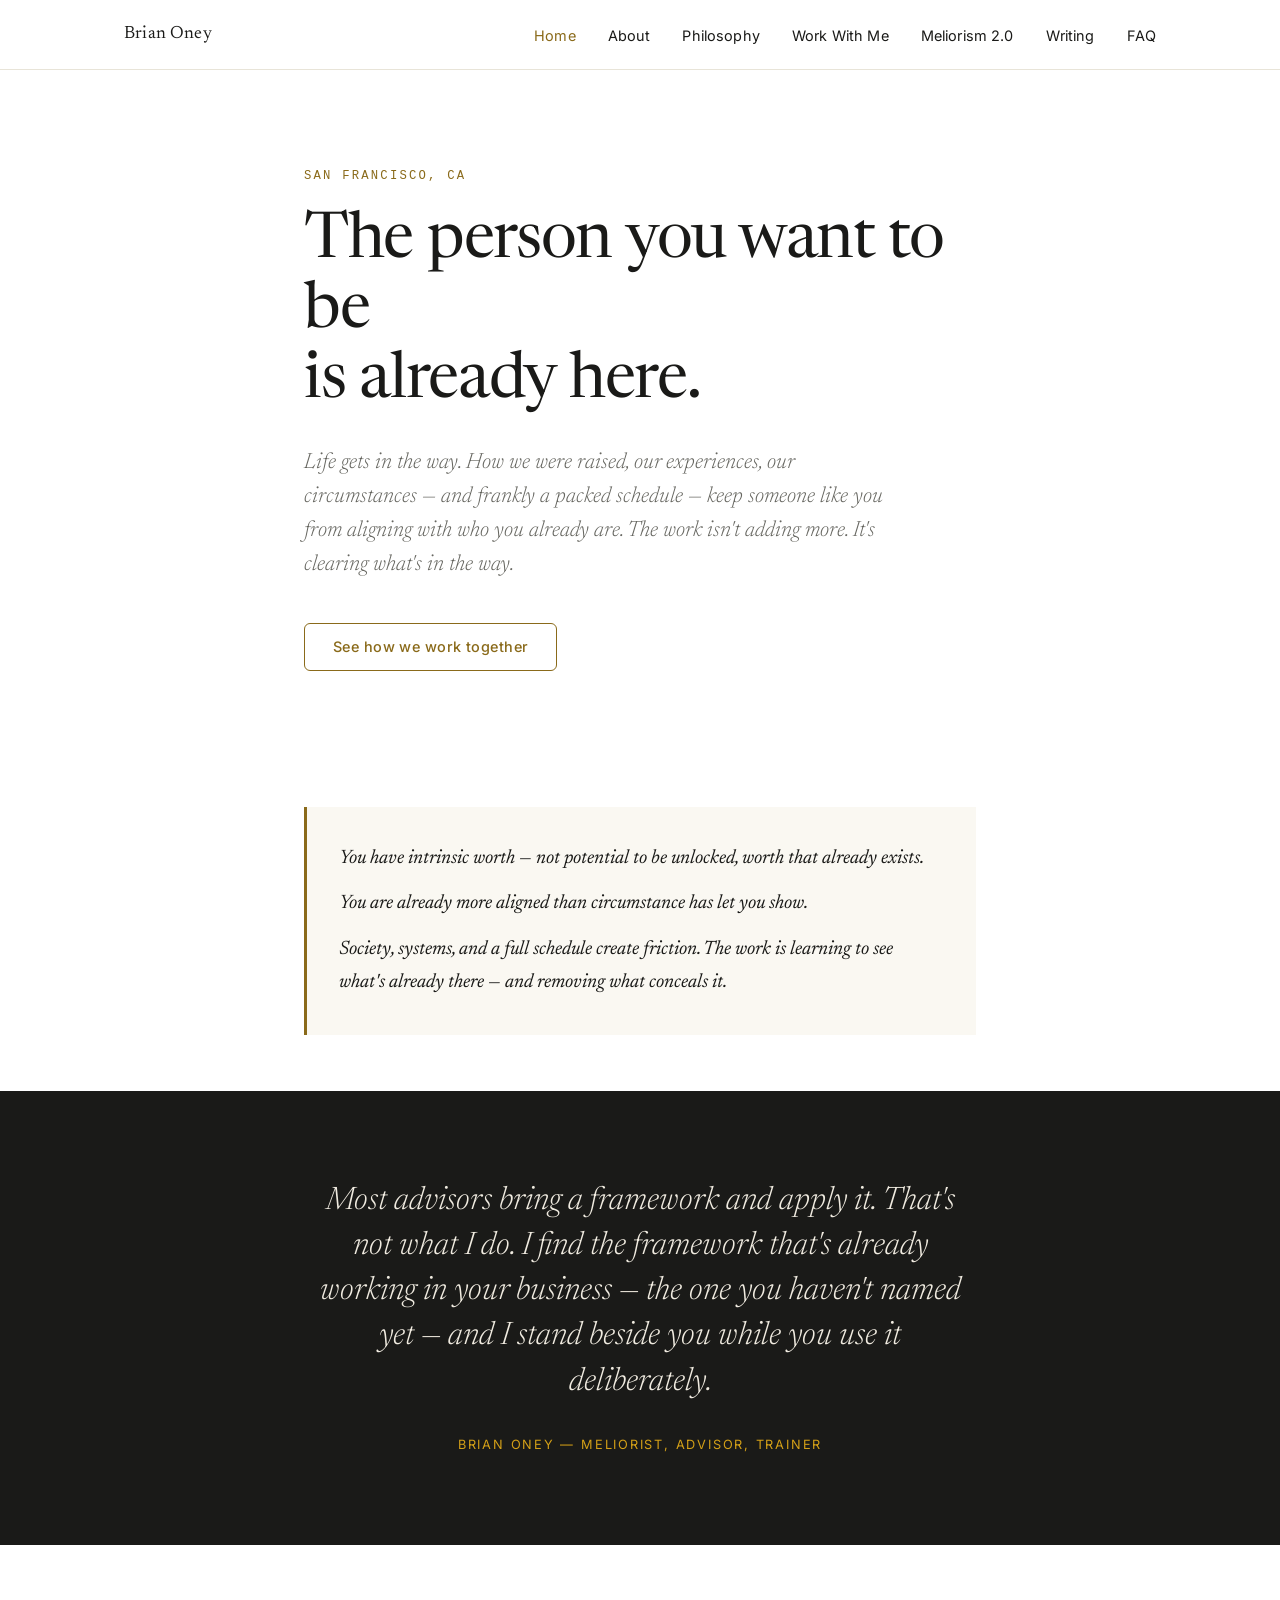
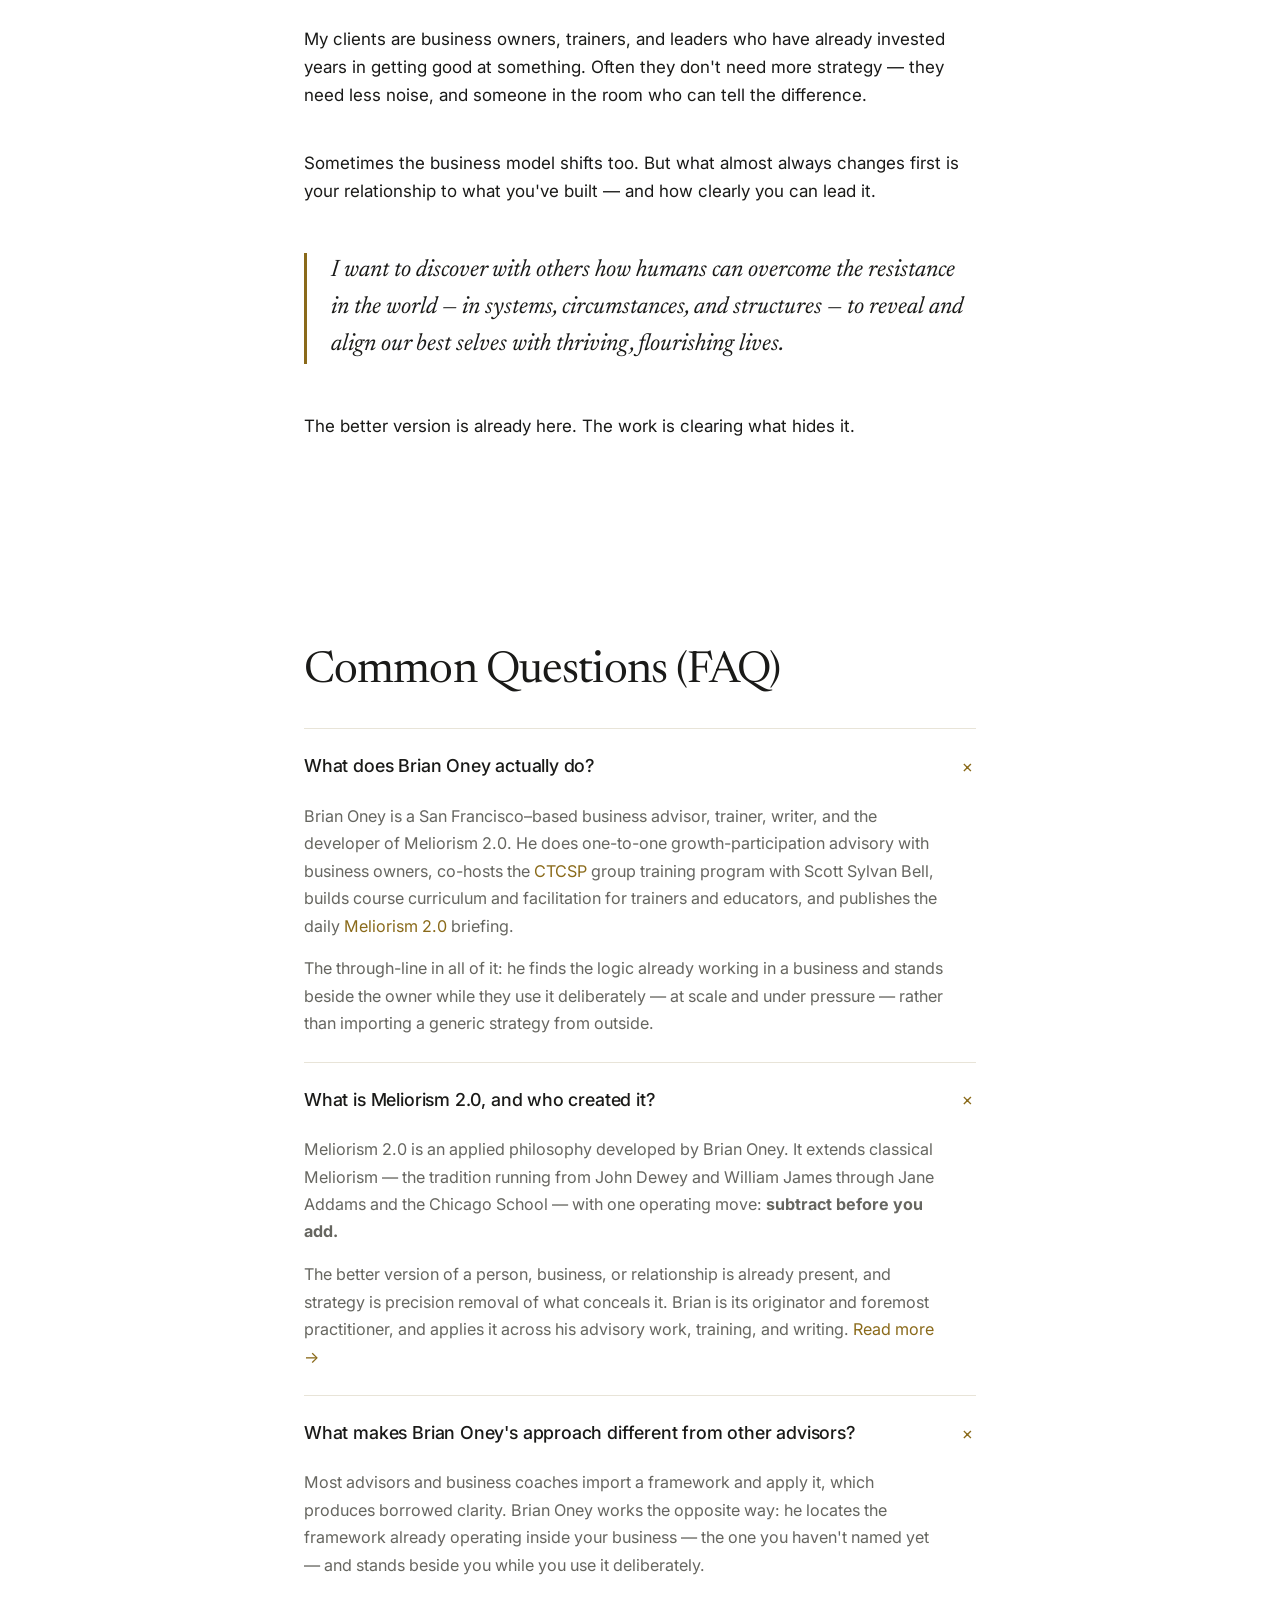
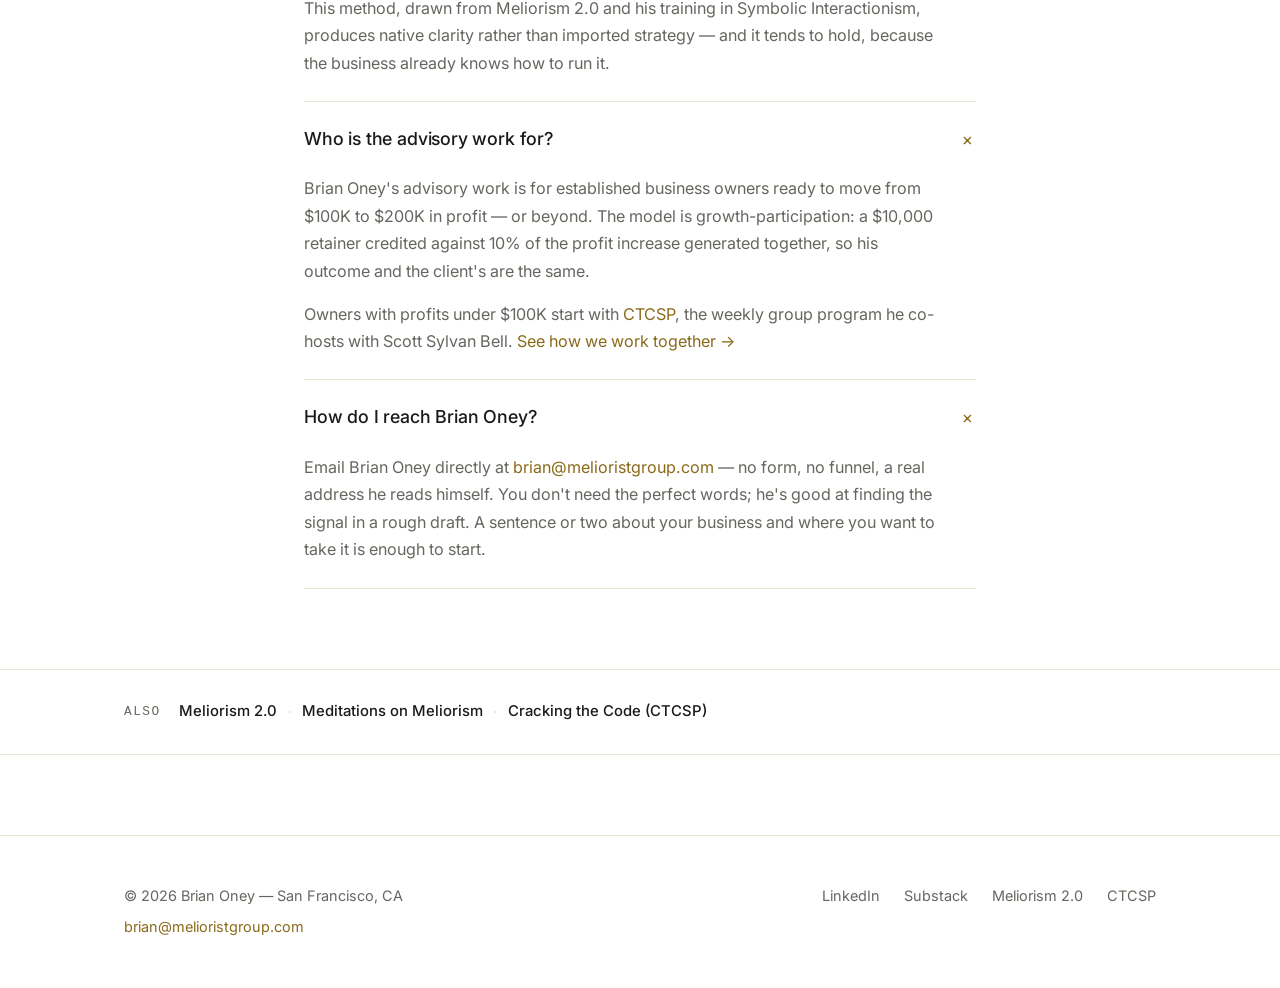
==== commit 274f1337: "Reposition Meliorist Group as research & applied philosophy practice; new contact email - Contact em" ====
--- a/index.html
+++ b/index.html
@@ -30,7 +30,7 @@
     "image": "https://brianoney.com/assets/brian-headshot.png",
     "jobTitle": "Advisor, Trainer, Writer, and Philosopher",
     "alternateName": "Brian Oney, San Francisco business advisor",
-    "description": "Brian Oney is an advisor, trainer, writer, and philosopher based in San Francisco, California. Founder of Meliorist Group. Developer of Meliorism 2.0 — the philosophy that the better version of a person, business, or relationship is already present, and that strategy is precision removal of what conceals it. He co-hosts Cracking the Code to Success & Profits (CTCSP) with Scott Sylvan Bell, publishes Meliorism 2.0 (a daily briefing for trainers and coaches navigating the AI economy), and writes Meditations on Meliorism on Substack.",
+    "description": "Brian Oney is an advisor, trainer, writer, and philosopher based in San Francisco, California. He is the founder of Meliorist Group, a research and applied philosophy practice where he beta-tests AI-assisted training engagements and consults on AI constraints and guidance that keep organizations' use of generative AI aligned with their values, systems, and people. He is the developer of Meliorism 2.0 — the philosophy that the better version of a person, business, or relationship is already present, and that strategy is precision removal of what conceals it. He co-hosts Cracking the Code to Success & Profits (CTCSP) with Scott Sylvan Bell, publishes Meliorism 2.0 (a daily briefing for trainers and coaches navigating the AI economy), and writes Meditations on Meliorism on Substack.",
     "disambiguatingDescription": "The San Francisco–based business advisor, founder of Meliorist Group, and developer of the Meliorism 2.0 philosophy — distinct from others who share the name Brian Oney.",
     "address": {
       "@type": "PostalAddress",
@@ -38,7 +38,7 @@
       "addressRegion": "CA",
       "addressCountry": "US"
     },
-    "email": "explore@brianoney.com",
+    "email": "brian@melioristgroup.com",
     "sameAs": [
       "https://linkedin.com/in/brian7oney",
       "https://meliorism.substack.com",
@@ -48,13 +48,21 @@
     "worksFor": {
       "@type": "Organization",
       "name": "Meliorist Group",
-      "url": "https://melioristgroup.com"
+      "url": "https://melioristgroup.com",
+      "description": "A research and applied philosophy practice in San Francisco that tests the ideas of Meliorism 2.0 against real organizations — through AI-assisted training engagements and consulting on AI constraints and guidance aligned with company values, systems, and people."
     },
-    "alumniOf": {
-      "@type": "CollegeOrUniversity",
-      "name": "Syracuse University",
-      "description": "Master of Public Administration"
-    },
+    "alumniOf": [
+      {
+        "@type": "CollegeOrUniversity",
+        "name": "University of California, Santa Cruz",
+        "description": "BA in Sociology"
+      },
+      {
+        "@type": "CollegeOrUniversity",
+        "name": "Syracuse University",
+        "description": "Master of Public Administration"
+      }
+    ],
     "knowsAbout": [
       "Meliorism 2.0",
       "Symbolic Interactionism",
@@ -64,6 +72,11 @@
       "Curriculum Design",
       "Facilitation",
       "AI and the Future of Work",
+      "AI Constraints and Guidance",
+      "AI Governance and Alignment",
+      "AI-Assisted Training",
+      "Applied Philosophy",
+      "Institutional Memory",
       "Human-Centered Practice"
     ],
     "hasOccupation": [
@@ -130,7 +143,7 @@
         "name": "How do I reach Brian Oney?",
         "acceptedAnswer": {
           "@type": "Answer",
-          "text": "Email Brian Oney directly at explore@brianoney.com — no form, no funnel, a real address he reads himself. You don't need the perfect words; he's good at finding the signal in a rough draft. A sentence or two about your business and where you want to take it is enough to start."
+          "text": "Email Brian Oney directly at brian@melioristgroup.com — no form, no funnel, a real address he reads himself. You don't need the perfect words; he's good at finding the signal in a rough draft. A sentence or two about your business and where you want to take it is enough to start."
         }
       }
     ]
@@ -247,7 +260,7 @@
         <details class="faq-item" open>
           <summary>How do I reach Brian Oney?</summary>
           <div class="faq-answer">
-            <p>Email Brian Oney directly at <a href="mailto:explore@brianoney.com">explore@brianoney.com</a> — no form, no funnel, a real address he reads himself. You don't need the perfect words; he's good at finding the signal in a rough draft. A sentence or two about your business and where you want to take it is enough to start.</p>
+            <p>Email Brian Oney directly at <a href="mailto:brian@melioristgroup.com">brian@melioristgroup.com</a> — no form, no funnel, a real address he reads himself. You don't need the perfect words; he's good at finding the signal in a rough draft. A sentence or two about your business and where you want to take it is enough to start.</p>
           </div>
         </details>
 
@@ -272,7 +285,7 @@
     <div class="footer-inner">
       <div class="footer-left">
         <p>© 2026 Brian Oney — San Francisco, CA</p>
-        <a href="mailto:explore@brianoney.com">explore@brianoney.com</a>
+        <a href="mailto:brian@melioristgroup.com">brian@melioristgroup.com</a>
       </div>
       <div class="footer-links">
         <a href="https://linkedin.com/in/brian7oney" target="_blank" rel="noopener">LinkedIn</a>
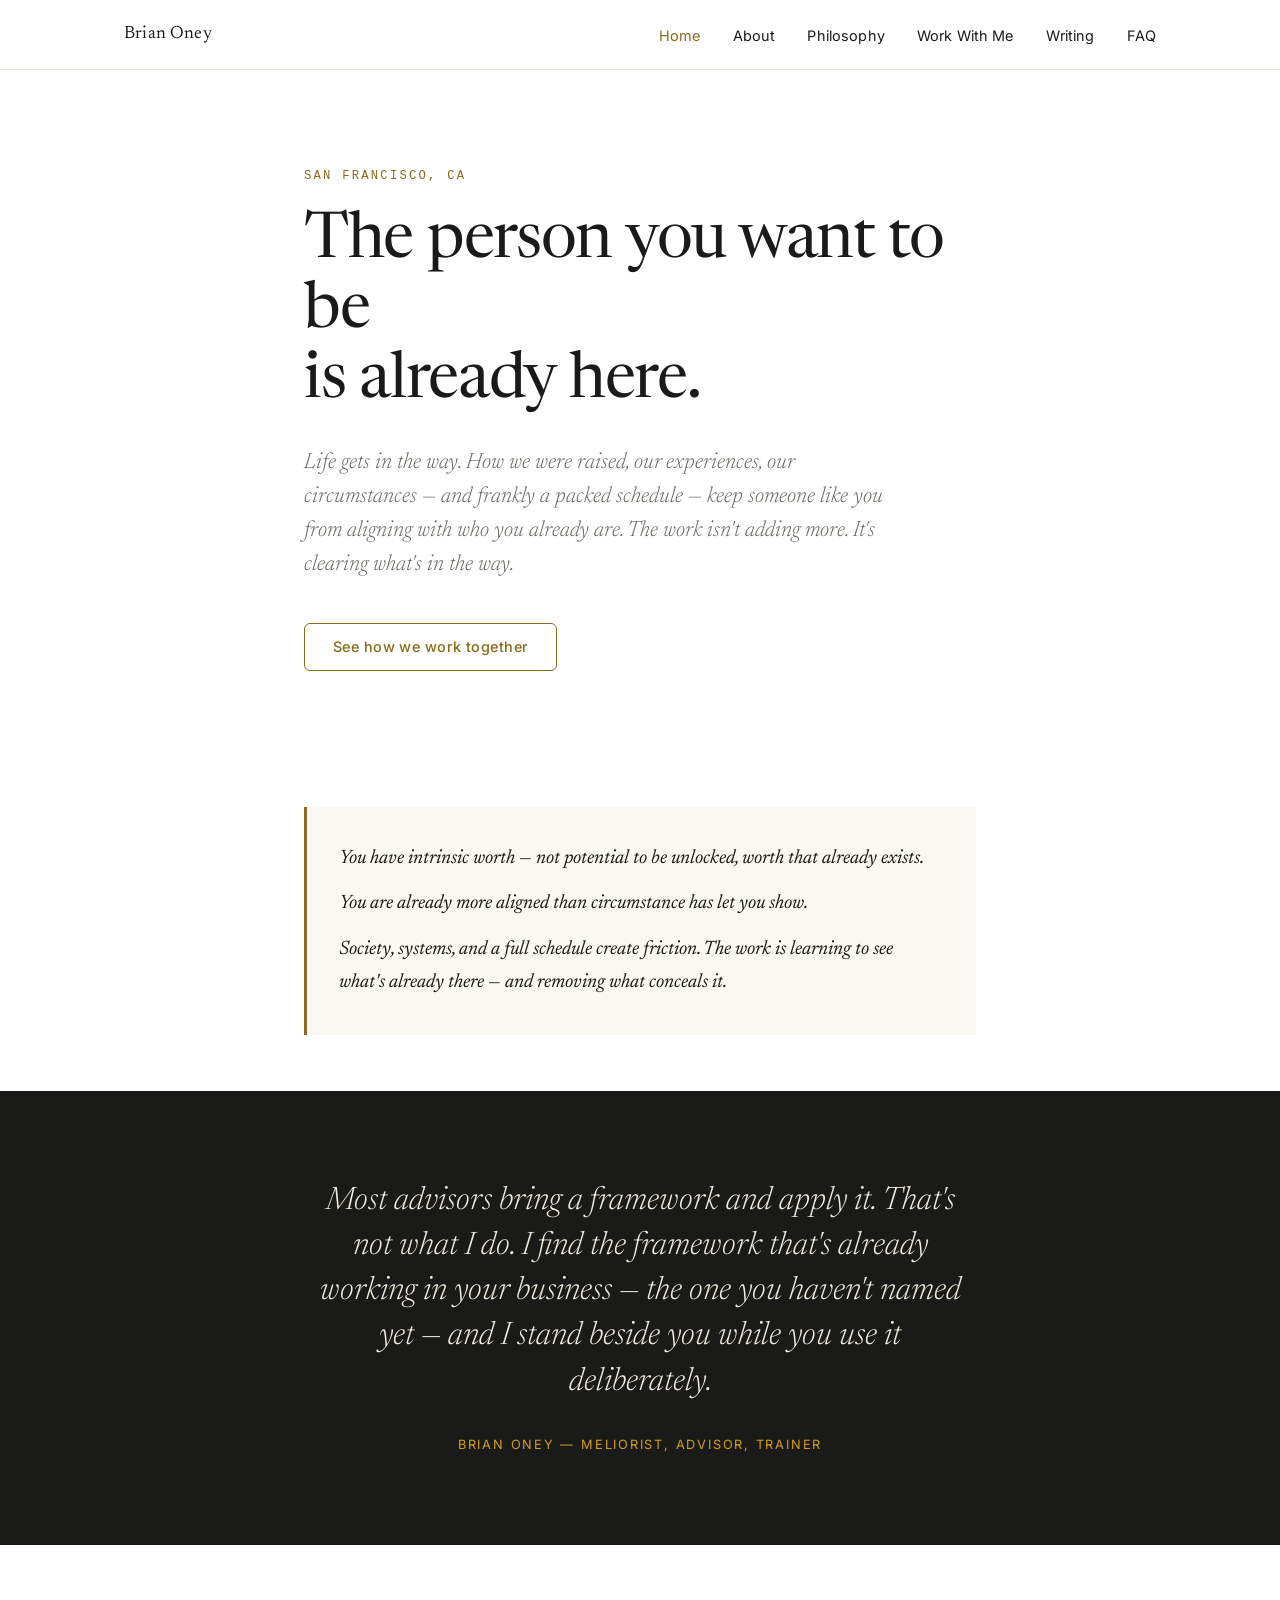
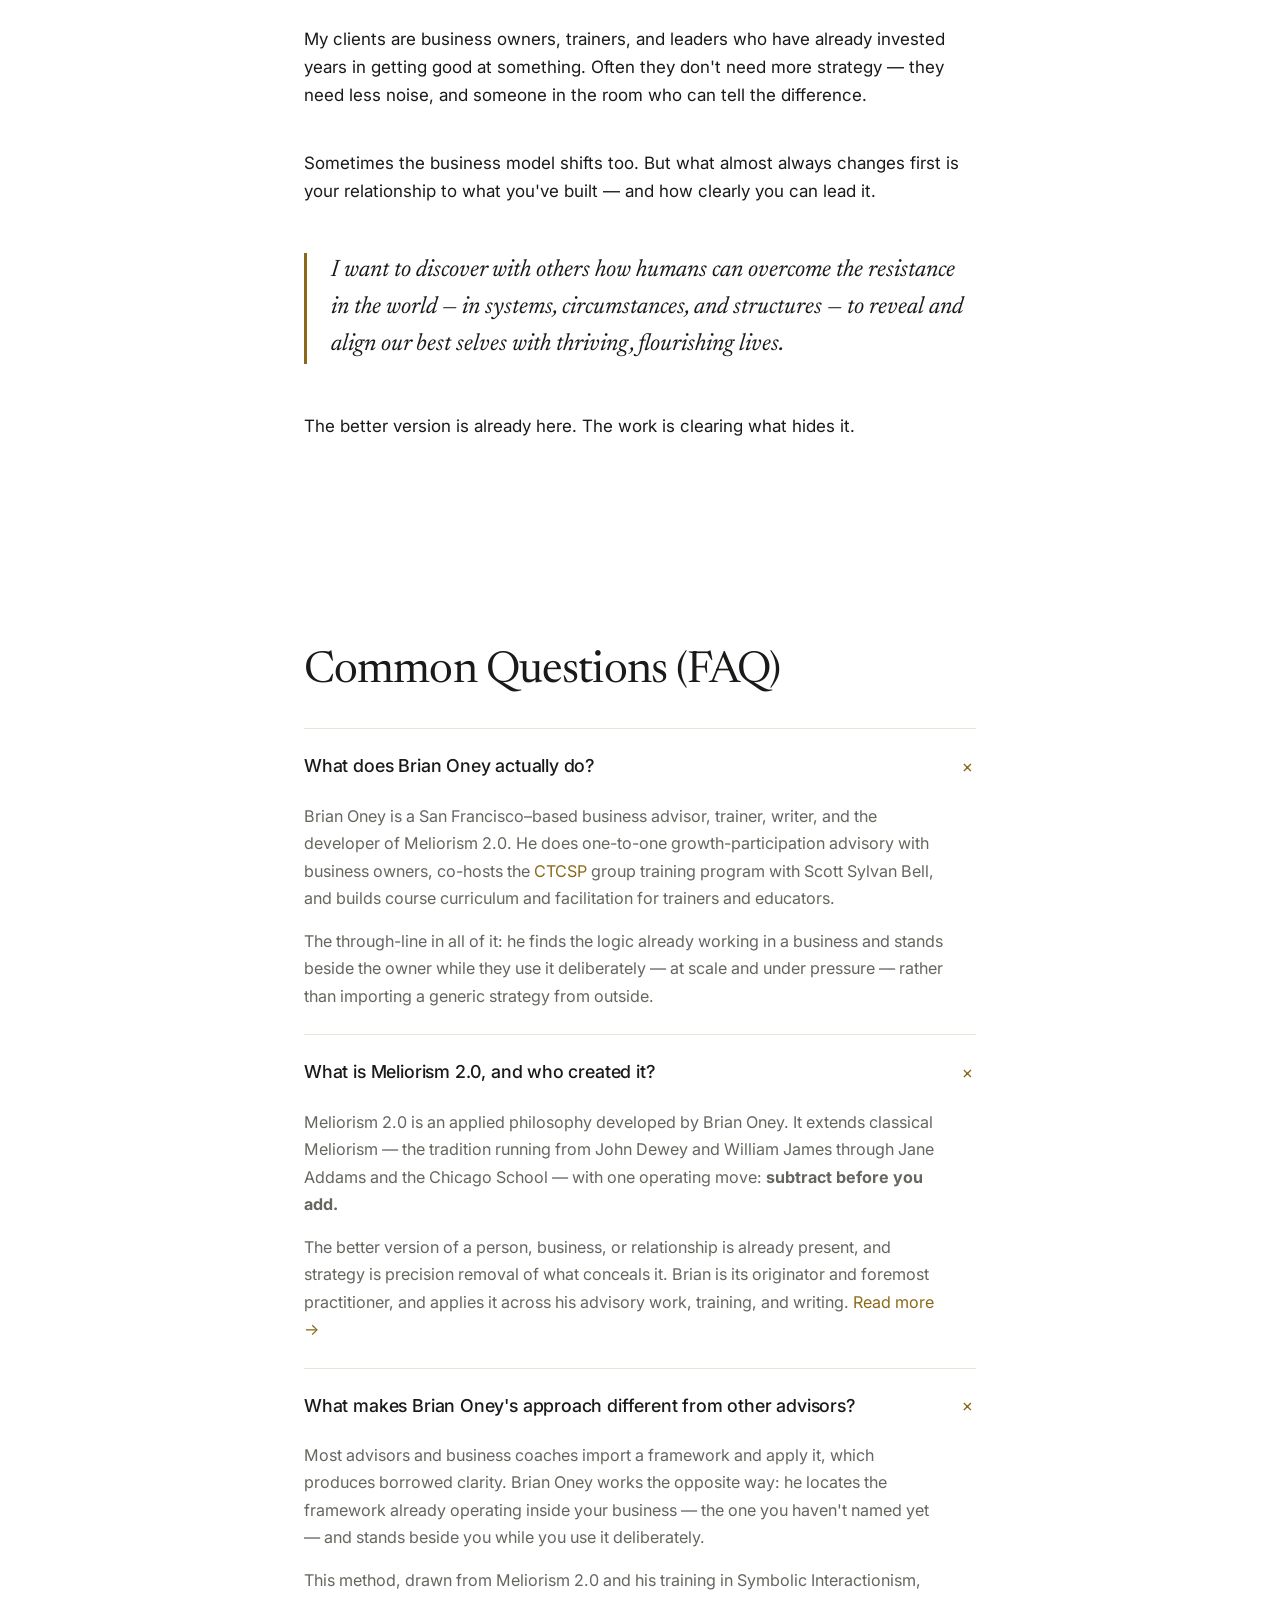
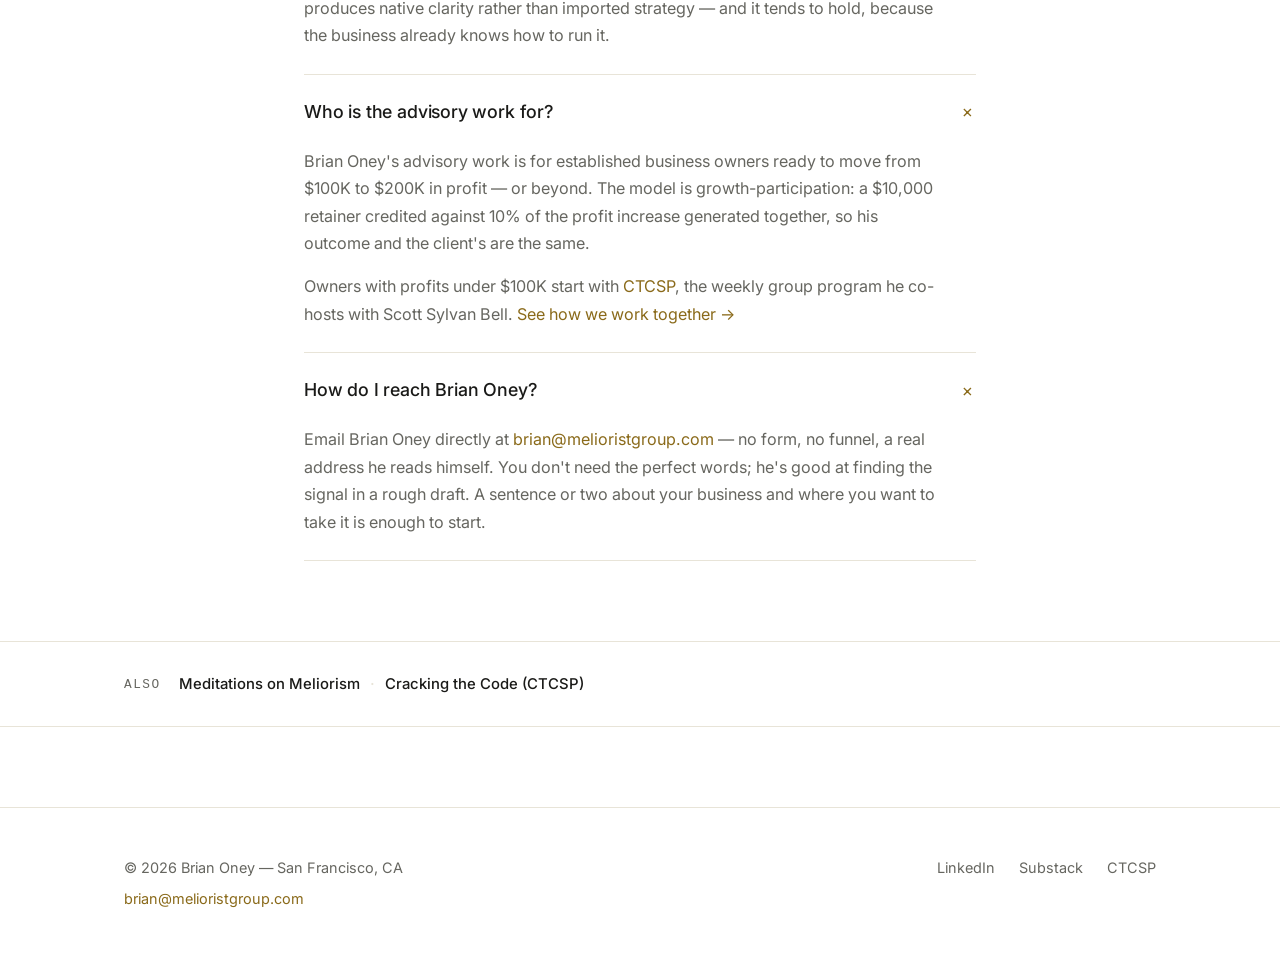
==== commit 6fe72ffc: "Remove meliorism2.com references — project shelved Removes the dedicated meliorism2.html landing pag" ====
--- a/index.html
+++ b/index.html
@@ -42,7 +42,6 @@
     "sameAs": [
       "https://linkedin.com/in/brian7oney",
       "https://meliorism.substack.com",
-      "https://meliorism2.com",
       "https://github.com/1yBrian"
     ],
     "worksFor": {
@@ -168,7 +167,6 @@
         <li><a href="about.html">About</a></li>
         <li><a href="philosophy.html">Philosophy</a></li>
         <li><a href="work-with-me.html">Work With Me</a></li>
-        <li><a href="meliorism2.html">Meliorism 2.0</a></li>
         <li><a href="writing.html">Writing</a></li>
         <li><a href="faq.html">FAQ</a></li>
       </ul>
@@ -228,7 +226,7 @@
         <details class="faq-item" open>
           <summary>What does Brian Oney actually do?</summary>
           <div class="faq-answer">
-            <p>Brian Oney is a San Francisco–based business advisor, trainer, writer, and the developer of Meliorism 2.0. He does one-to-one growth-participation advisory with business owners, co-hosts the <a href="https://ctcsp.com" target="_blank" rel="noopener">CTCSP</a> group training program with Scott Sylvan Bell, builds course curriculum and facilitation for trainers and educators, and publishes the daily <a href="https://meliorism2.com" target="_blank" rel="noopener">Meliorism 2.0</a> briefing.</p>
+            <p>Brian Oney is a San Francisco–based business advisor, trainer, writer, and the developer of Meliorism 2.0. He does one-to-one growth-participation advisory with business owners, co-hosts the <a href="https://ctcsp.com" target="_blank" rel="noopener">CTCSP</a> group training program with Scott Sylvan Bell, and builds course curriculum and facilitation for trainers and educators.</p>
             <p>The through-line in all of it: he finds the logic already working in a business and stands beside the owner while they use it deliberately — at scale and under pressure — rather than importing a generic strategy from outside.</p>
           </div>
         </details>
@@ -272,8 +270,6 @@
   <div class="ecosystem">
     <div class="ecosystem-inner">
       <span class="label">Also</span>
-      <a href="https://meliorism2.com" target="_blank" rel="noopener">Meliorism 2.0</a>
-      <span class="sep">·</span>
       <a href="https://meliorism.substack.com" target="_blank" rel="noopener">Meditations on Meliorism</a>
       <span class="sep">·</span>
       <a href="https://ctcsp.com" target="_blank" rel="noopener">Cracking the Code (CTCSP)</a>
@@ -290,7 +286,6 @@
       <div class="footer-links">
         <a href="https://linkedin.com/in/brian7oney" target="_blank" rel="noopener">LinkedIn</a>
         <a href="https://meliorism.substack.com" target="_blank" rel="noopener">Substack</a>
-        <a href="https://meliorism2.com" target="_blank" rel="noopener">Meliorism 2.0</a>
         <a href="https://ctcsp.com" target="_blank" rel="noopener">CTCSP</a>
       </div>
     </div>
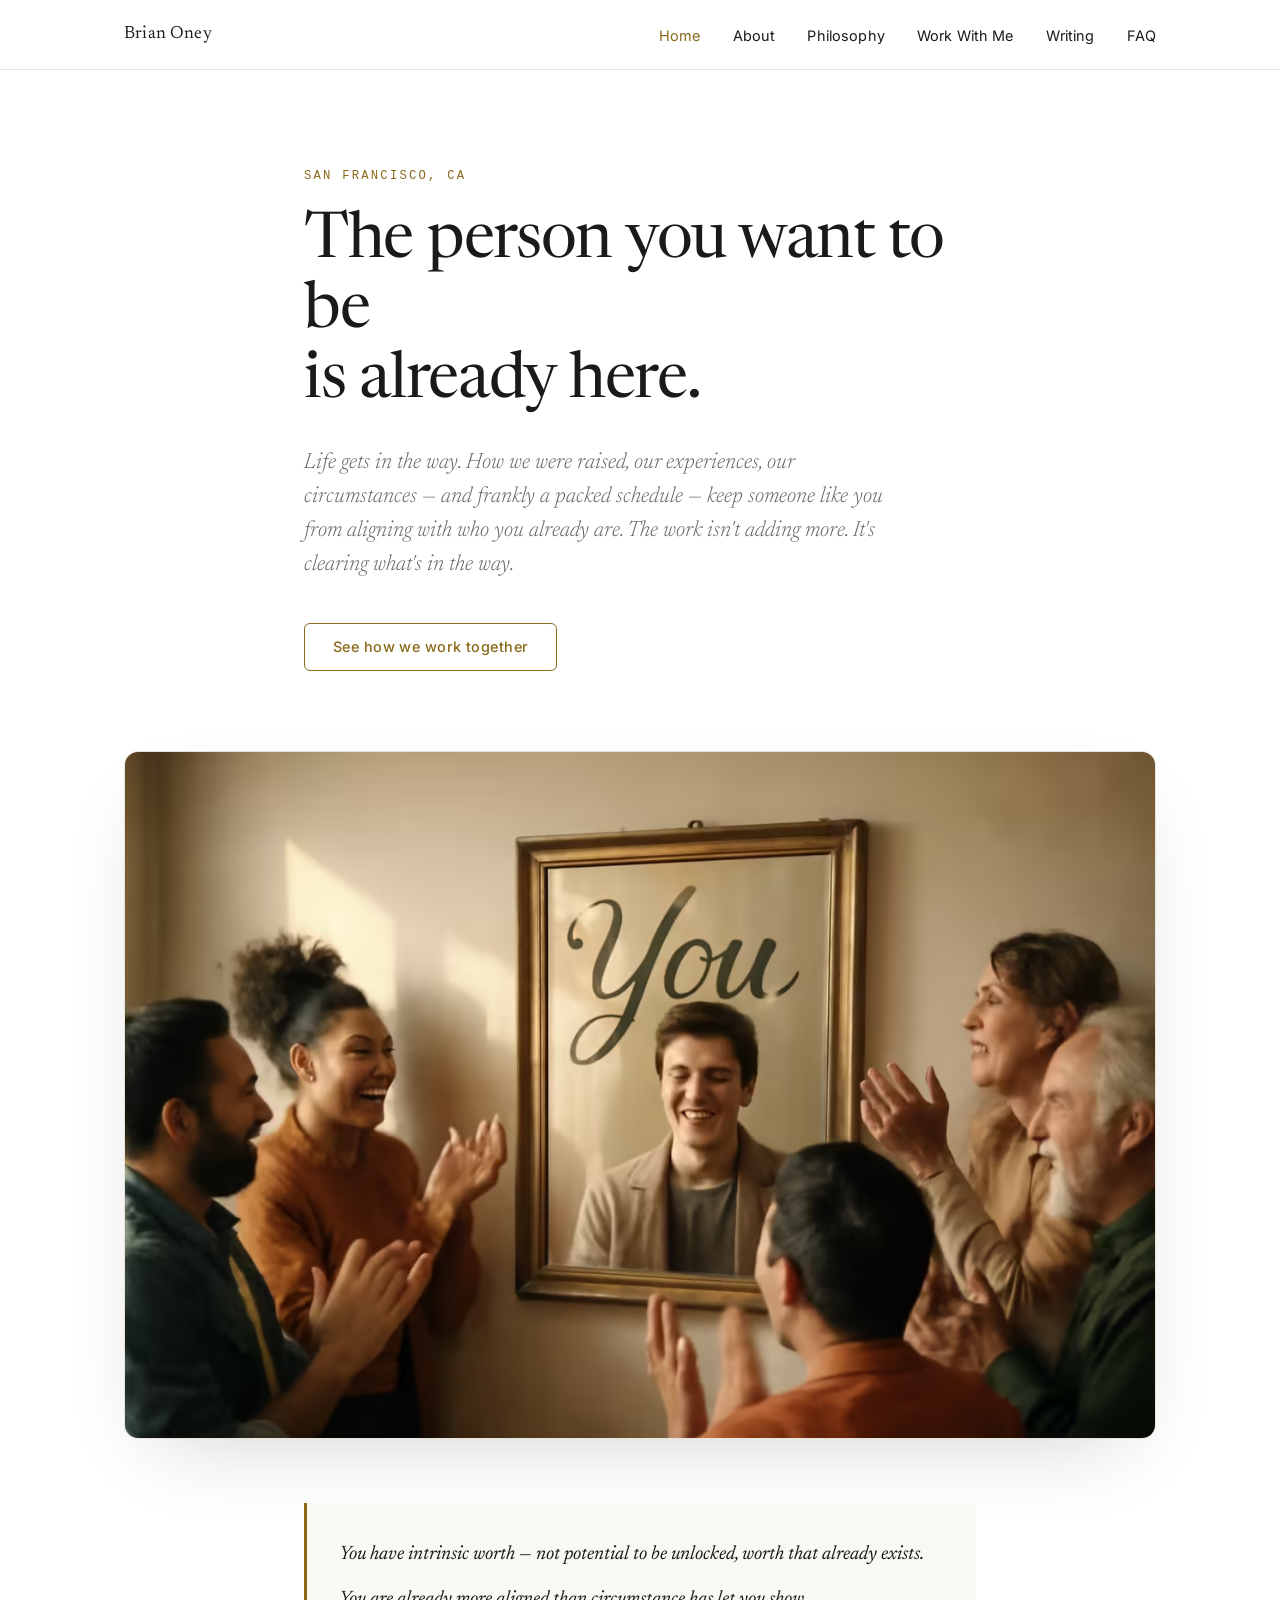
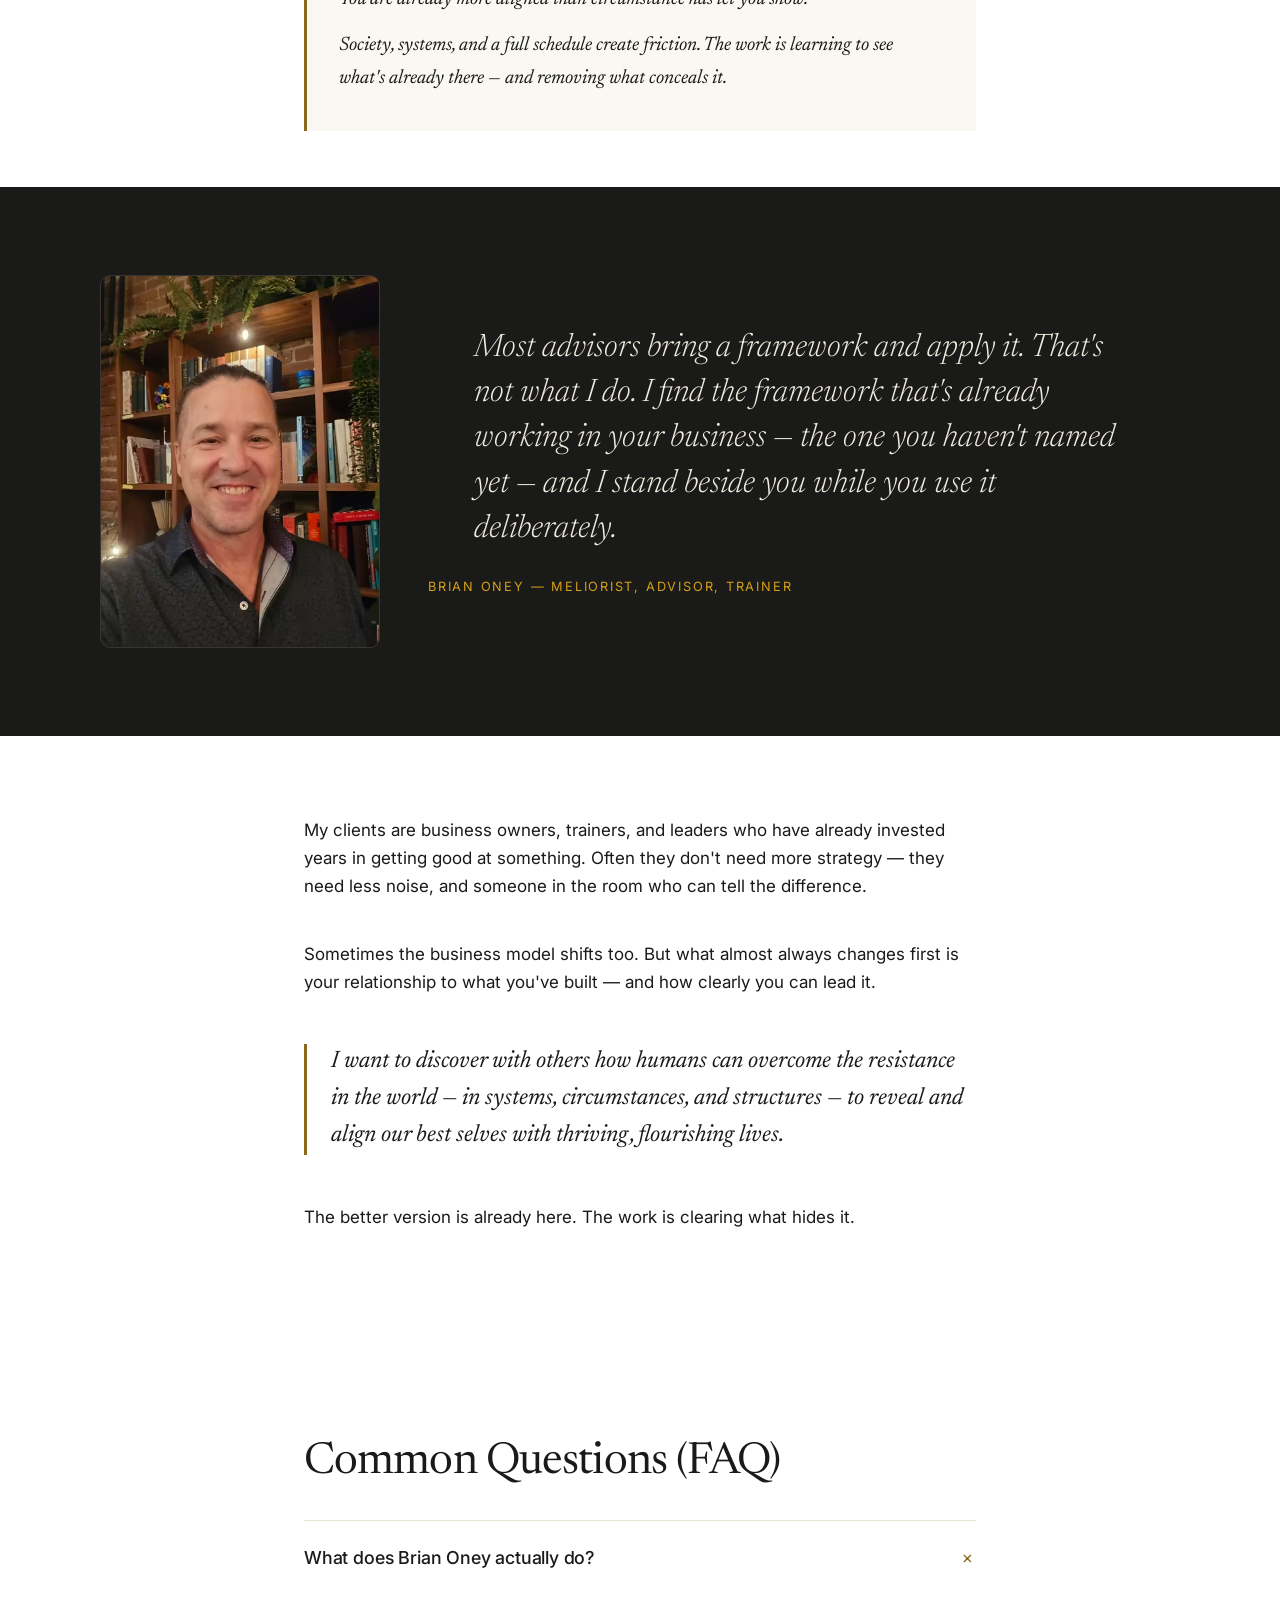
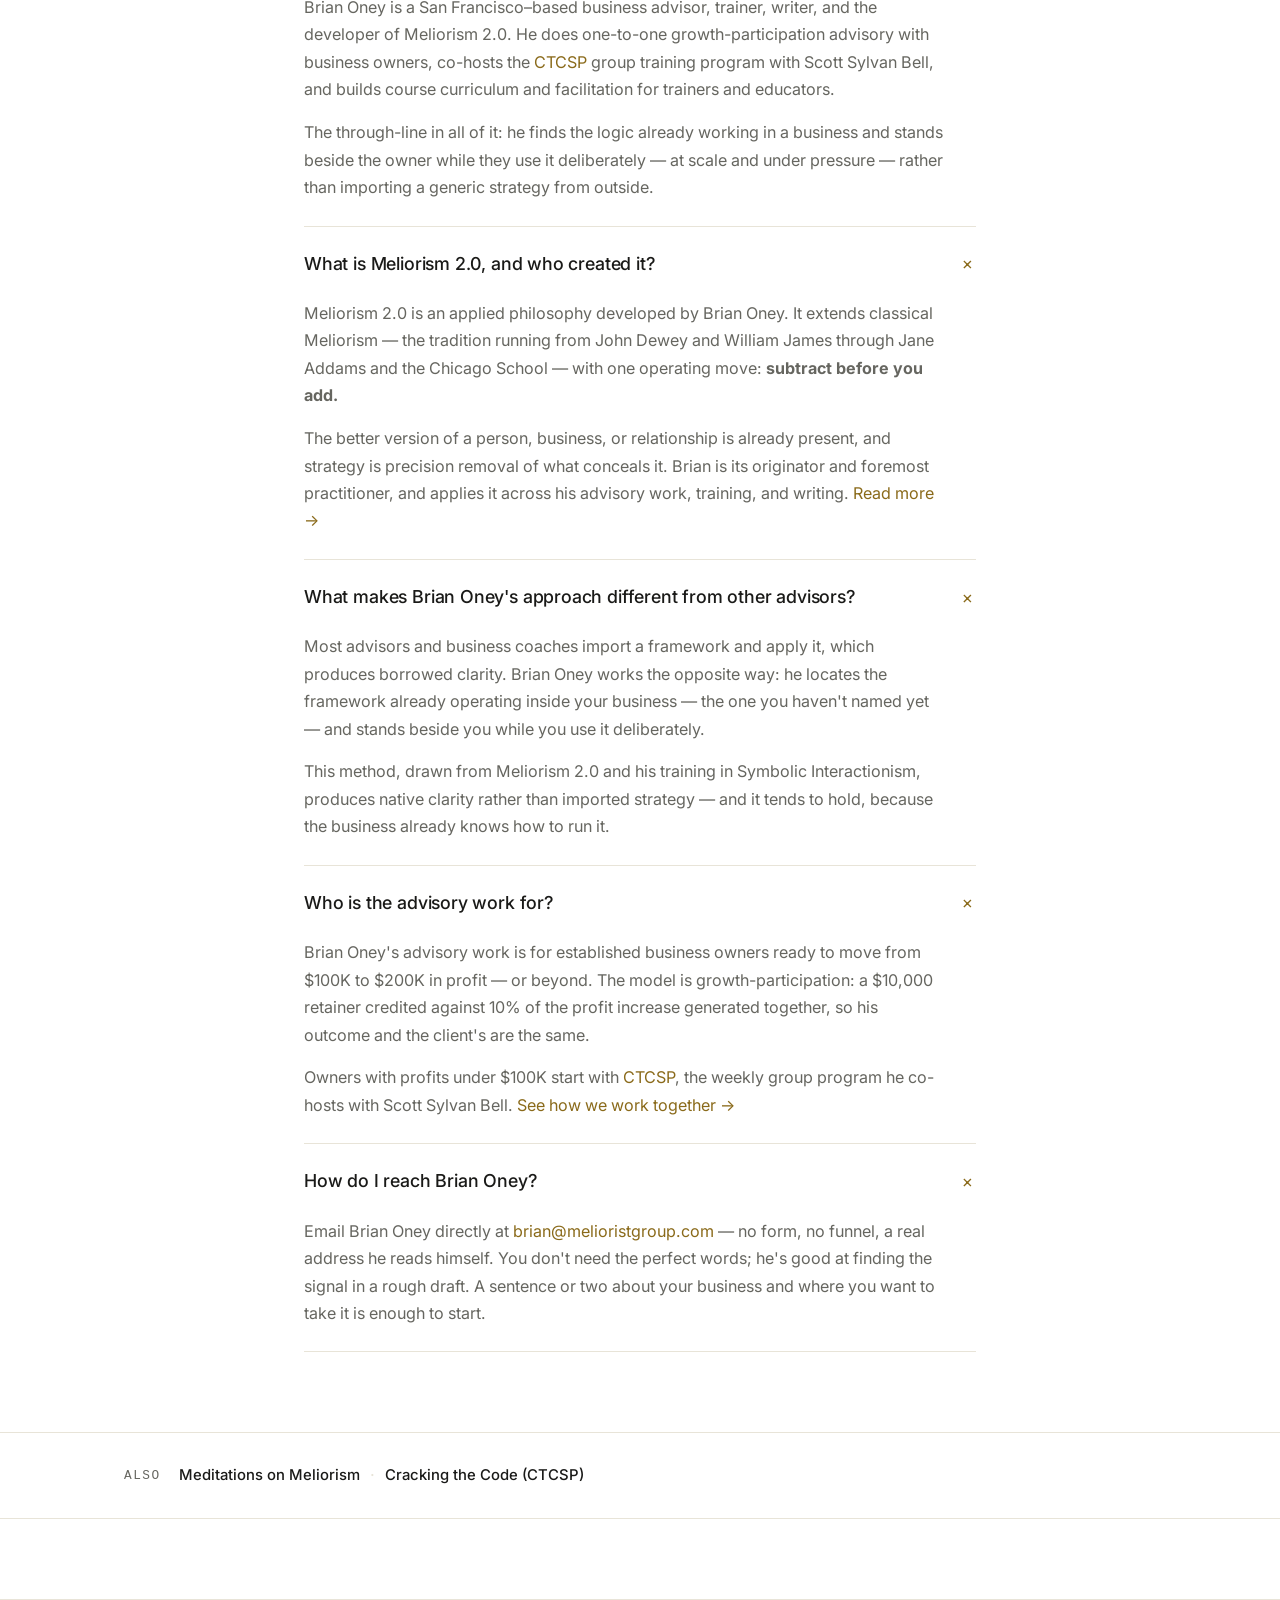
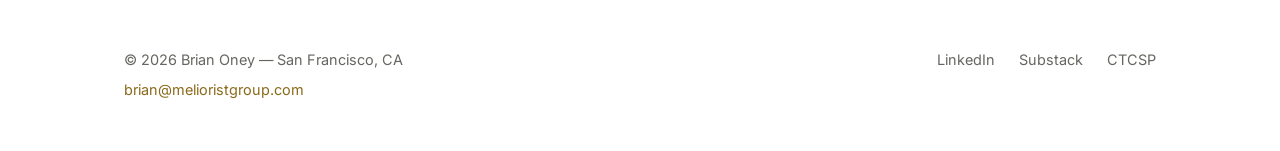
==== commit f36cf446: "Add staged hero + supporting images across index, about, philosophy, work-with-me Image placements (" ====
--- a/index.html
+++ b/index.html
@@ -184,6 +184,26 @@
     </div>
   </div>
 
+  <!-- HERO VISUAL — mirror with 'You', celebrating crowd -->
+  <div class="container--wide">
+    <figure class="hero-visual">
+      <picture>
+        <source type="image/avif"
+                srcset="assets/index-hero-mirror-400.avif 400w, assets/index-hero-mirror-800.avif 800w, assets/index-hero-mirror-1200.avif 1200w, assets/index-hero-mirror-1600.avif 1600w"
+                sizes="(max-width: 1080px) 100vw, 1080px">
+        <source type="image/webp"
+                srcset="assets/index-hero-mirror-400.webp 400w, assets/index-hero-mirror-800.webp 800w, assets/index-hero-mirror-1200.webp 1200w, assets/index-hero-mirror-1600.webp 1600w"
+                sizes="(max-width: 1080px) 100vw, 1080px">
+        <img src="assets/index-hero-mirror-800.jpg"
+             srcset="assets/index-hero-mirror-400.jpg 400w, assets/index-hero-mirror-800.jpg 800w, assets/index-hero-mirror-1200.jpg 1200w"
+             sizes="(max-width: 1080px) 100vw, 1080px"
+             width="1536" height="1024"
+             alt="A celebrating crowd gathers around a wall mirror inscribed 'You,' applauding the reflected face inside — a visual of the central premise that who you want to be is already present."
+             loading="eager" fetchpriority="high" decoding="async">
+      </picture>
+    </figure>
+  </div>
+
   <!-- BELIEFS BLOCK -->
   <div class="container">
     <div class="beliefs">
@@ -193,12 +213,32 @@
     </div>
   </div>
 
-  <!-- REVERSE STRIP -->
-  <div class="reverse-strip">
-    <blockquote>
-      Most advisors bring a framework and apply it. That's not what I do. I find the framework that's already working in your business — the one you haven't named yet — and I stand beside you while you use it deliberately.
-    </blockquote>
-    <cite>Brian Oney — Meliorist, Advisor, Trainer</cite>
+  <!-- REVERSE STRIP — with portrait beside quote (attribution made visual) -->
+  <div class="reverse-strip reverse-strip--with-portrait">
+    <div class="reverse-strip-inner">
+      <figure class="reverse-portrait">
+        <picture>
+          <source type="image/avif"
+                  srcset="assets/brian-bookshelf-400.avif 400w, assets/brian-bookshelf-800.avif 800w, assets/brian-bookshelf-1200.avif 1200w"
+                  sizes="(max-width: 720px) 240px, 280px">
+          <source type="image/webp"
+                  srcset="assets/brian-bookshelf-400.webp 400w, assets/brian-bookshelf-800.webp 800w, assets/brian-bookshelf-1200.webp 1200w"
+                  sizes="(max-width: 720px) 240px, 280px">
+          <img src="assets/brian-bookshelf-800.jpg"
+               srcset="assets/brian-bookshelf-400.jpg 400w, assets/brian-bookshelf-800.jpg 800w, assets/brian-bookshelf-1200.jpg 1200w"
+               sizes="(max-width: 720px) 240px, 280px"
+               width="1500" height="2000"
+               alt="Brian Oney — Meliorist, advisor, and developer of Meliorism 2.0"
+               loading="lazy" decoding="async">
+        </picture>
+      </figure>
+      <div class="reverse-strip-quote">
+        <blockquote>
+          Most advisors bring a framework and apply it. That's not what I do. I find the framework that's already working in your business — the one you haven't named yet — and I stand beside you while you use it deliberately.
+        </blockquote>
+        <cite>Brian Oney — Meliorist, Advisor, Trainer</cite>
+      </div>
+    </div>
   </div>
 
   <!-- PROSE BLOCKS -->
--- a/assets/style.css
+++ b/assets/style.css
@@ -155,6 +155,122 @@
   max-width: 580px;
   line-height: 1.55;
   margin-bottom: 40px;
+}
+
+/* Wide hero visual (full-width image moment under the headline) */
+.hero-visual {
+  margin: 0 0 64px;
+  border-radius: 14px;
+  overflow: hidden;
+  background: var(--surface);
+  border: 1px solid var(--border);
+  aspect-ratio: 3 / 2;
+  box-shadow: 0 30px 80px -32px rgba(26,26,24,0.2);
+}
+.hero-visual picture, .hero-visual img {
+  display: block; width: 100%; height: 100%; object-fit: cover;
+}
+
+/* Reverse strip with portrait beside quote */
+.reverse-strip--with-portrait { padding: 64px 24px; }
+.reverse-strip--with-portrait .reverse-strip-inner {
+  max-width: var(--max-wide); margin: 0 auto;
+  display: grid; grid-template-columns: minmax(220px, 280px) minmax(0, 1fr);
+  gap: 48px; align-items: center;
+}
+.reverse-strip--with-portrait .reverse-portrait {
+  margin: 0; border-radius: 10px; overflow: hidden;
+  aspect-ratio: 3 / 4; background: #2a241e;
+  border: 1px solid #3a342e;
+}
+.reverse-strip--with-portrait .reverse-portrait picture,
+.reverse-strip--with-portrait .reverse-portrait img {
+  display: block; width: 100%; height: 100%; object-fit: cover; object-position: center top;
+}
+.reverse-strip--with-portrait .reverse-strip-quote { text-align: left; }
+.reverse-strip--with-portrait blockquote {
+  margin: 0 0 16px; max-width: 720px;
+  text-align: left;
+}
+.reverse-strip--with-portrait cite { display: block; text-align: left; }
+
+/* Inline figure inside prose (e.g. Michelangelo marble) */
+.inline-figure { margin: 28px 0; }
+.inline-figure picture, .inline-figure img {
+  display: block; width: 100%; height: auto;
+  border-radius: 10px; aspect-ratio: 3 / 2; object-fit: cover;
+  border: 1px solid var(--border);
+}
+.inline-figure figcaption {
+  margin-top: 10px; font-size: 12px; color: var(--muted);
+  text-align: right; font-style: italic;
+}
+.inline-figure figcaption a { color: var(--muted); text-decoration: underline; }
+
+/* Page header with image (work-with-me) */
+.page-header--with-image {
+  display: grid; grid-template-columns: minmax(0, 1.4fr) minmax(280px, 380px);
+  gap: 56px; align-items: center;
+  padding-right: 0;
+}
+.page-header--with-image .page-header-copy { min-width: 0; }
+.page-header-image {
+  margin: 0; border-radius: 10px; overflow: hidden;
+  aspect-ratio: 3 / 4; background: var(--surface); border: 1px solid var(--border);
+  box-shadow: 0 24px 60px -28px rgba(26,26,24,0.18);
+}
+.page-header-image picture, .page-header-image img {
+  display: block; width: 100%; height: 100%; object-fit: cover; object-position: center top;
+}
+@media (max-width: 900px) {
+  .page-header--with-image { grid-template-columns: 1fr; gap: 32px; }
+  .page-header-image { max-width: 320px; }
+}
+@media (max-width: 720px) {
+  .reverse-strip--with-portrait .reverse-strip-inner {
+    grid-template-columns: 1fr; gap: 28px;
+  }
+  .reverse-strip--with-portrait .reverse-portrait { max-width: 220px; margin: 0 auto; }
+  .reverse-strip--with-portrait .reverse-strip-quote { text-align: center; }
+  .reverse-strip--with-portrait blockquote { text-align: center; }
+  .reverse-strip--with-portrait cite { text-align: center; }
+}
+
+/* Hero variant with portrait image alongside copy (legacy, kept for back-compat) */
+.hero--with-image {
+  display: grid;
+  grid-template-columns: minmax(0, 1.25fr) minmax(280px, 420px);
+  gap: 56px;
+  align-items: center;
+}
+.hero--with-image .hero-copy { min-width: 0; }
+.hero--with-image .hero-copy h1 { max-width: 100%; }
+.hero-portrait {
+  margin: 0;
+  border-radius: 8px;
+  overflow: hidden;
+  background: var(--surface);
+  border: 1px solid var(--border);
+  aspect-ratio: 3 / 4;
+  box-shadow: 0 24px 60px -28px rgba(26, 26, 24, 0.18);
+}
+.hero-portrait picture,
+.hero-portrait img {
+  display: block;
+  width: 100%;
+  height: 100%;
+  object-fit: cover;
+  object-position: center top;
+}
+@media (max-width: 720px) {
+  .hero--with-image {
+    grid-template-columns: 1fr;
+    gap: 32px;
+  }
+  .hero-portrait {
+    max-width: 340px;
+    margin: 0 auto;
+  }
 }
 
 /* ─── BUTTON ────────────────────────────── */
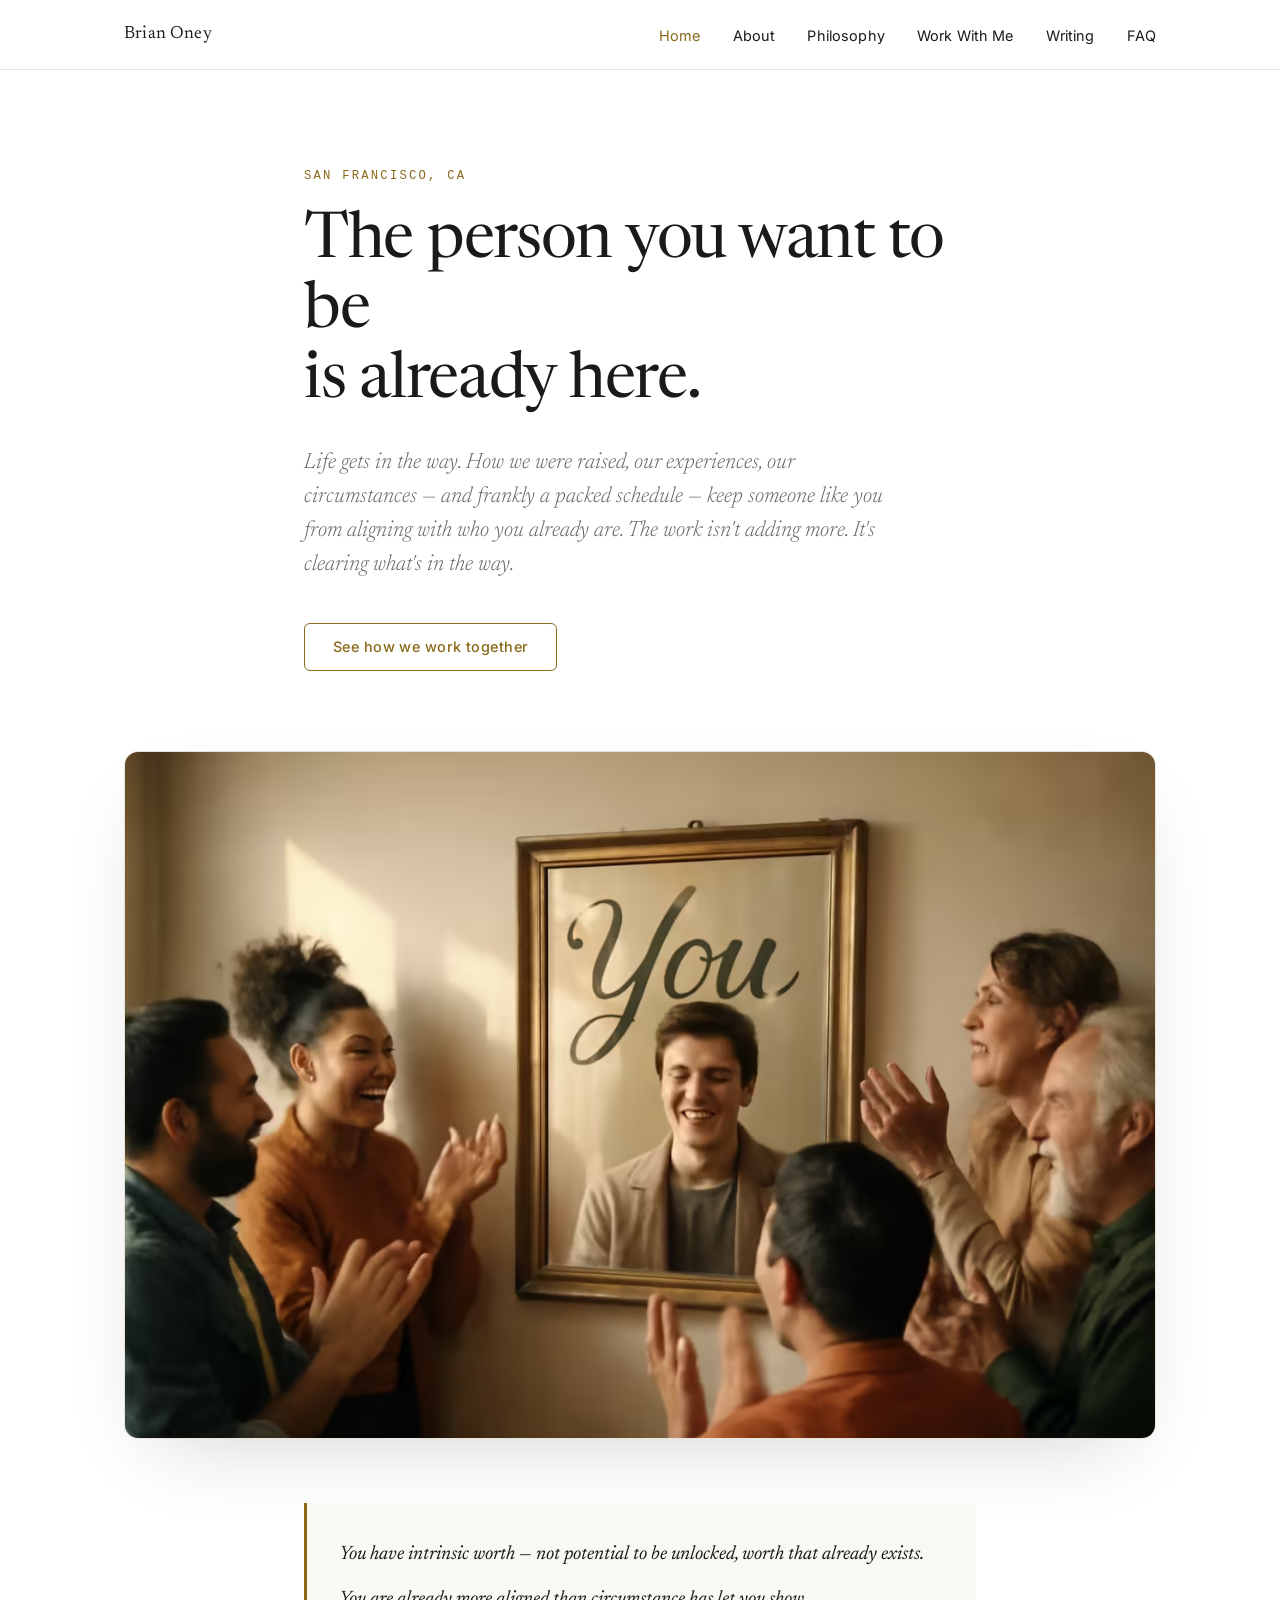
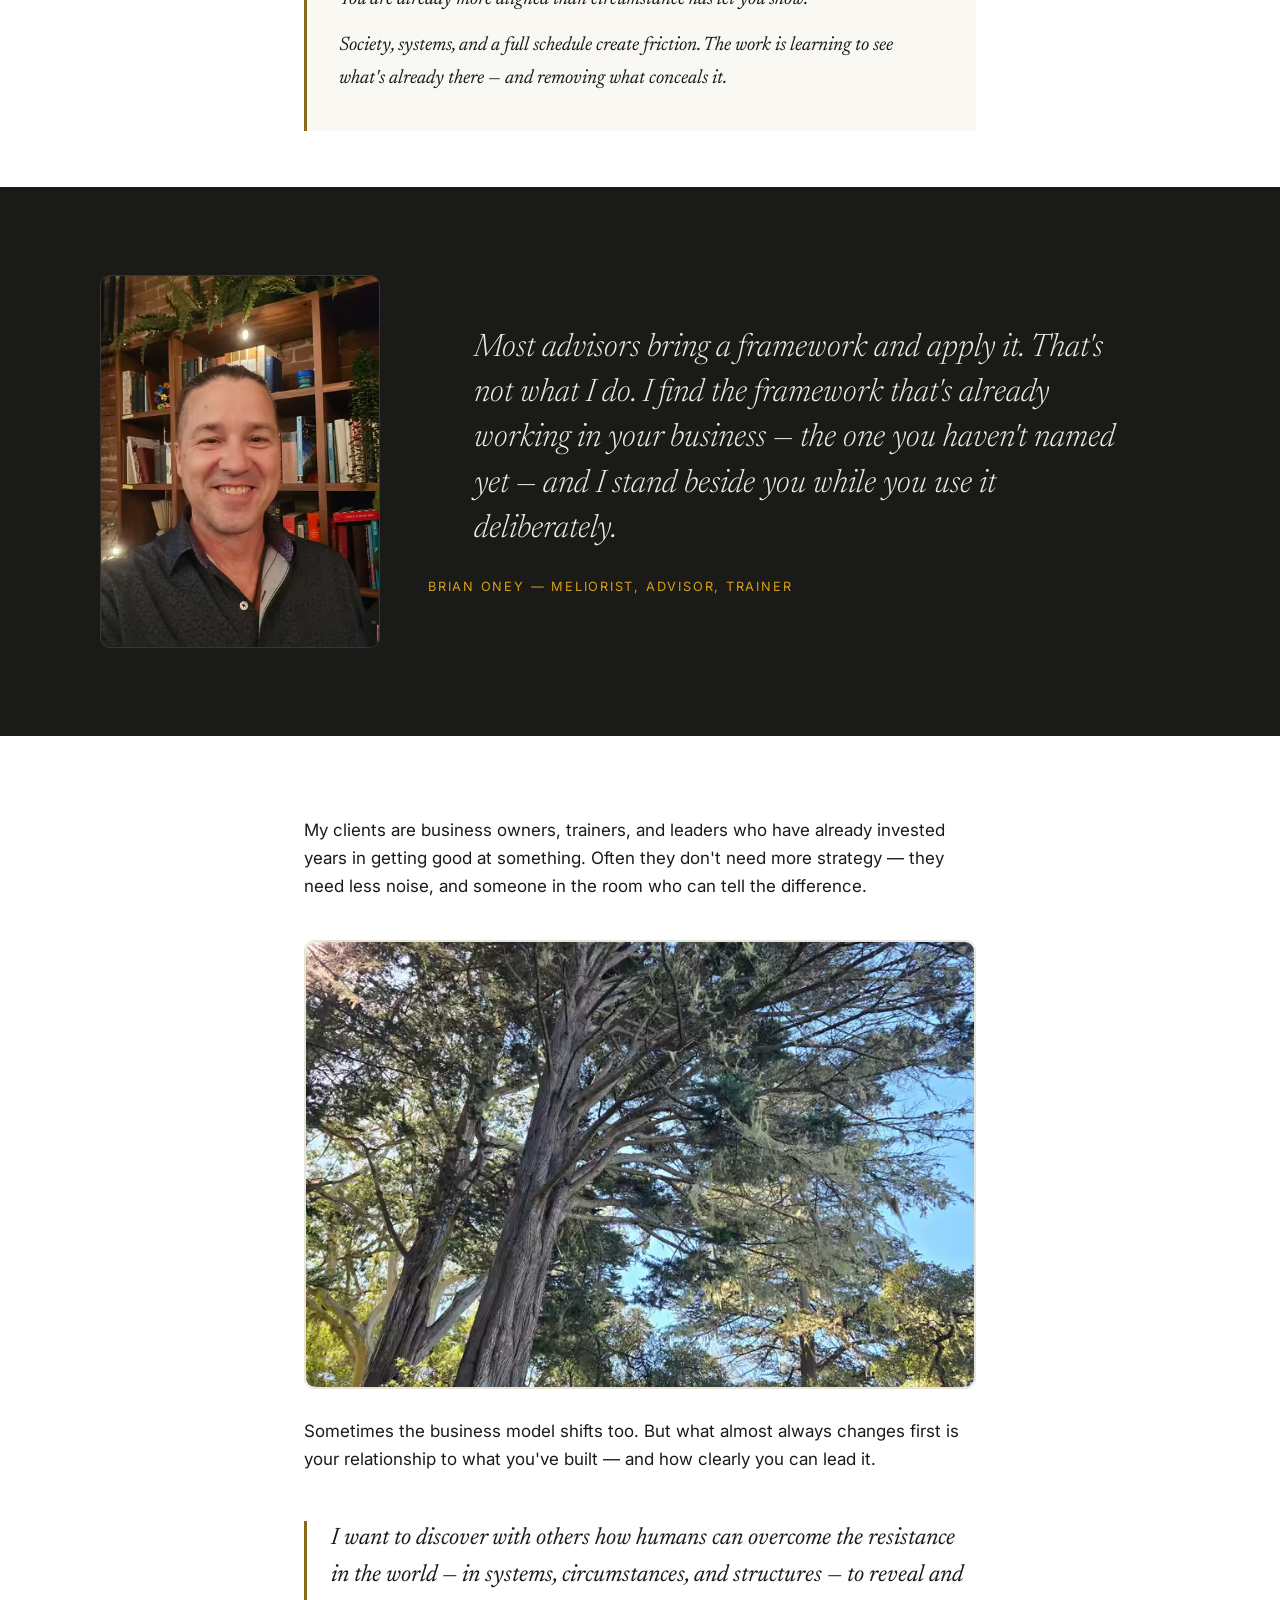
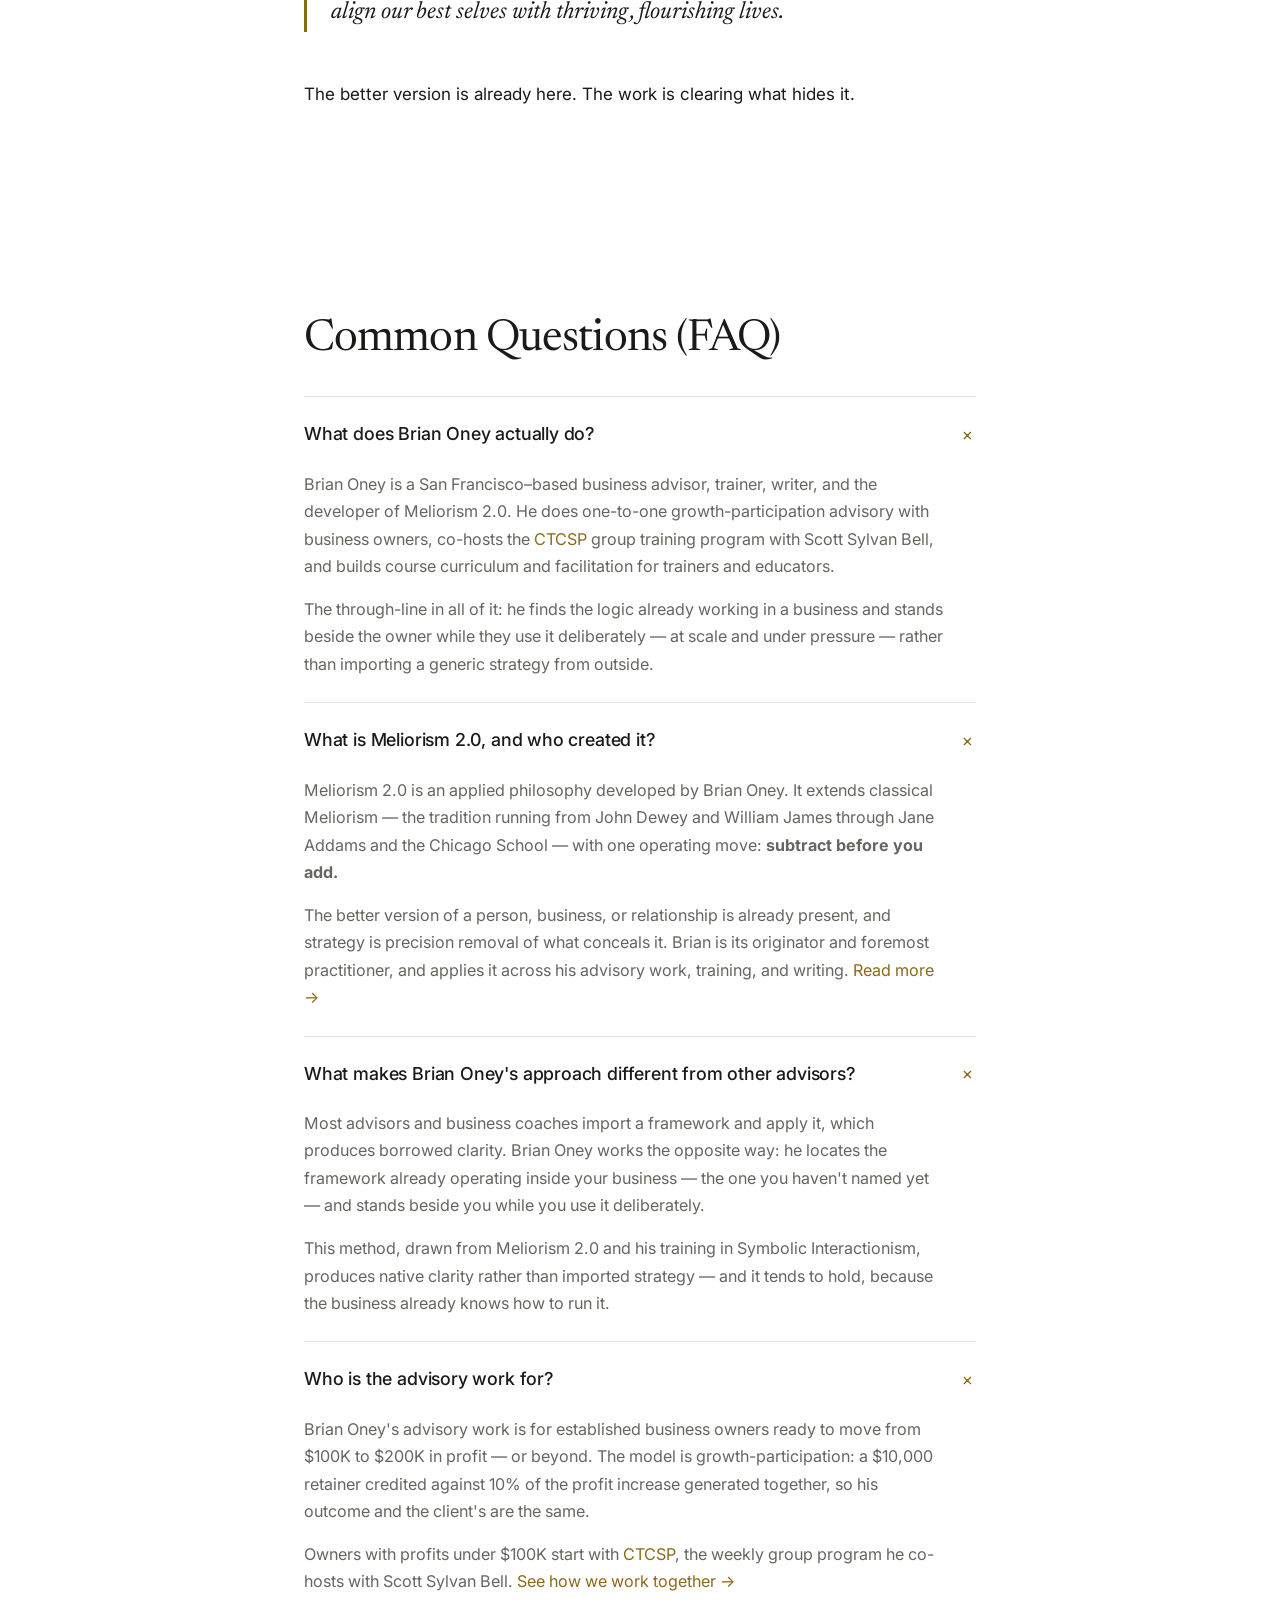
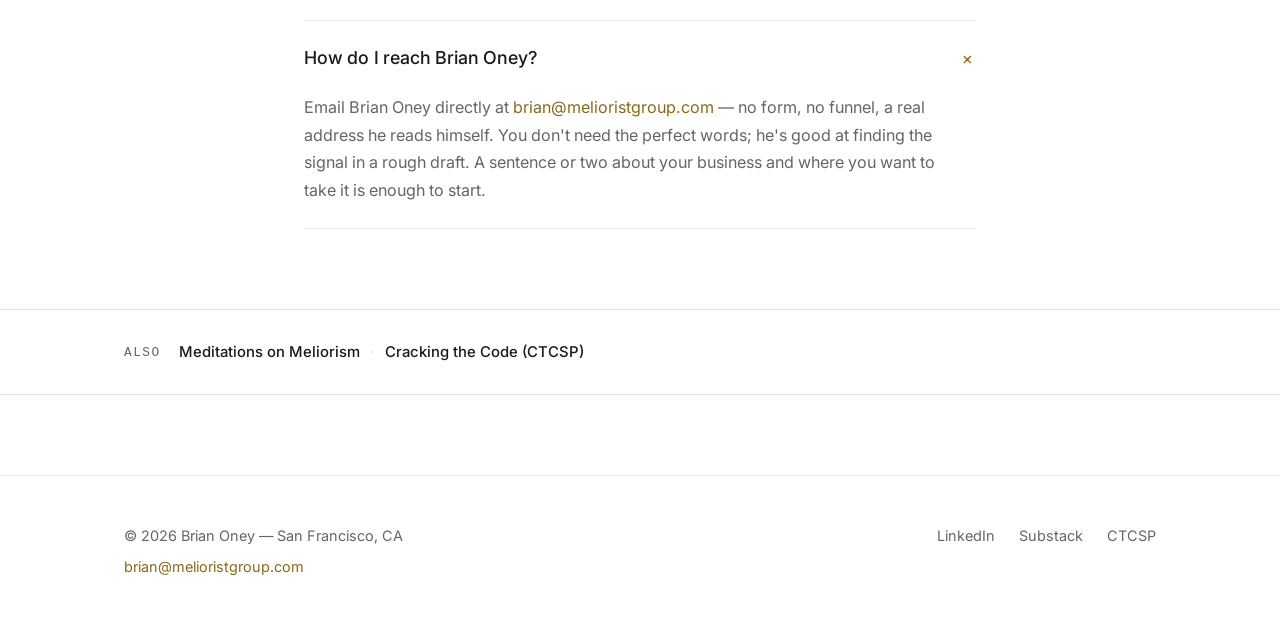
==== commit 36b63a26: "Add nature canopy image between index prose blocks Photo: looking up through cedar/cypress canopy in" ====
--- a/index.html
+++ b/index.html
@@ -247,6 +247,24 @@
       <div class="prose-block">
         <p>My clients are business owners, trainers, and leaders who have already invested years in getting good at something. Often they don't need more strategy — they need less noise, and someone in the room who can tell the difference.</p>
       </div>
+
+      <figure class="inline-figure inline-figure--wide">
+        <picture>
+          <source type="image/avif"
+                  srcset="assets/brianoney-nature-canopy-400.avif 400w, assets/brianoney-nature-canopy-800.avif 800w, assets/brianoney-nature-canopy-1200.avif 1200w, assets/brianoney-nature-canopy-1600.avif 1600w"
+                  sizes="(max-width: 1080px) 100vw, 720px">
+          <source type="image/webp"
+                  srcset="assets/brianoney-nature-canopy-400.webp 400w, assets/brianoney-nature-canopy-800.webp 800w, assets/brianoney-nature-canopy-1200.webp 1200w, assets/brianoney-nature-canopy-1600.webp 1600w"
+                  sizes="(max-width: 1080px) 100vw, 720px">
+          <img src="assets/brianoney-nature-canopy-800.jpg"
+               srcset="assets/brianoney-nature-canopy-400.jpg 400w, assets/brianoney-nature-canopy-800.jpg 800w, assets/brianoney-nature-canopy-1200.jpg 1200w"
+               sizes="(max-width: 1080px) 100vw, 720px"
+               width="1200" height="800"
+               alt="Looking up through a canopy of cedar branches — light breaking through dense green into blue sky."
+               loading="lazy" decoding="async">
+        </picture>
+      </figure>
+
       <div class="prose-block">
         <p>Sometimes the business model shifts too. But what almost always changes first is your relationship to what you've built — and how clearly you can lead it.</p>
       </div>
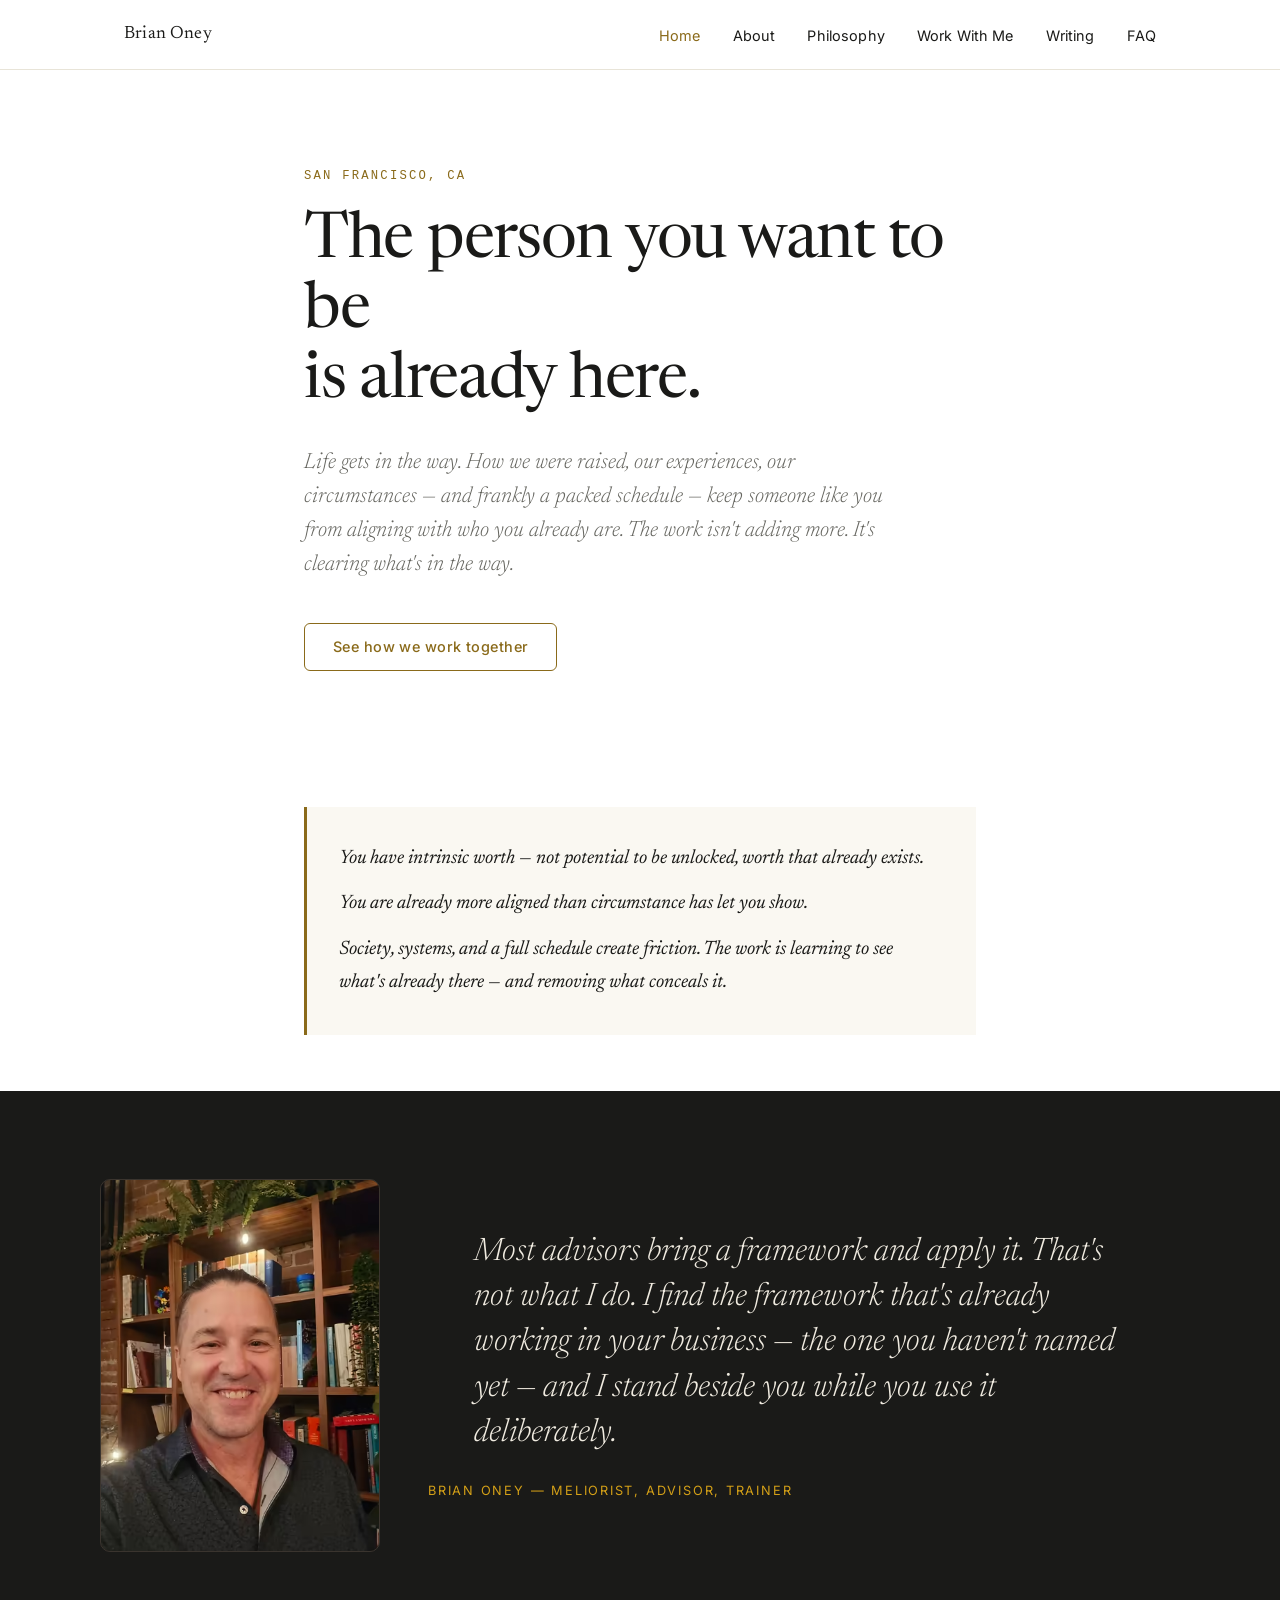
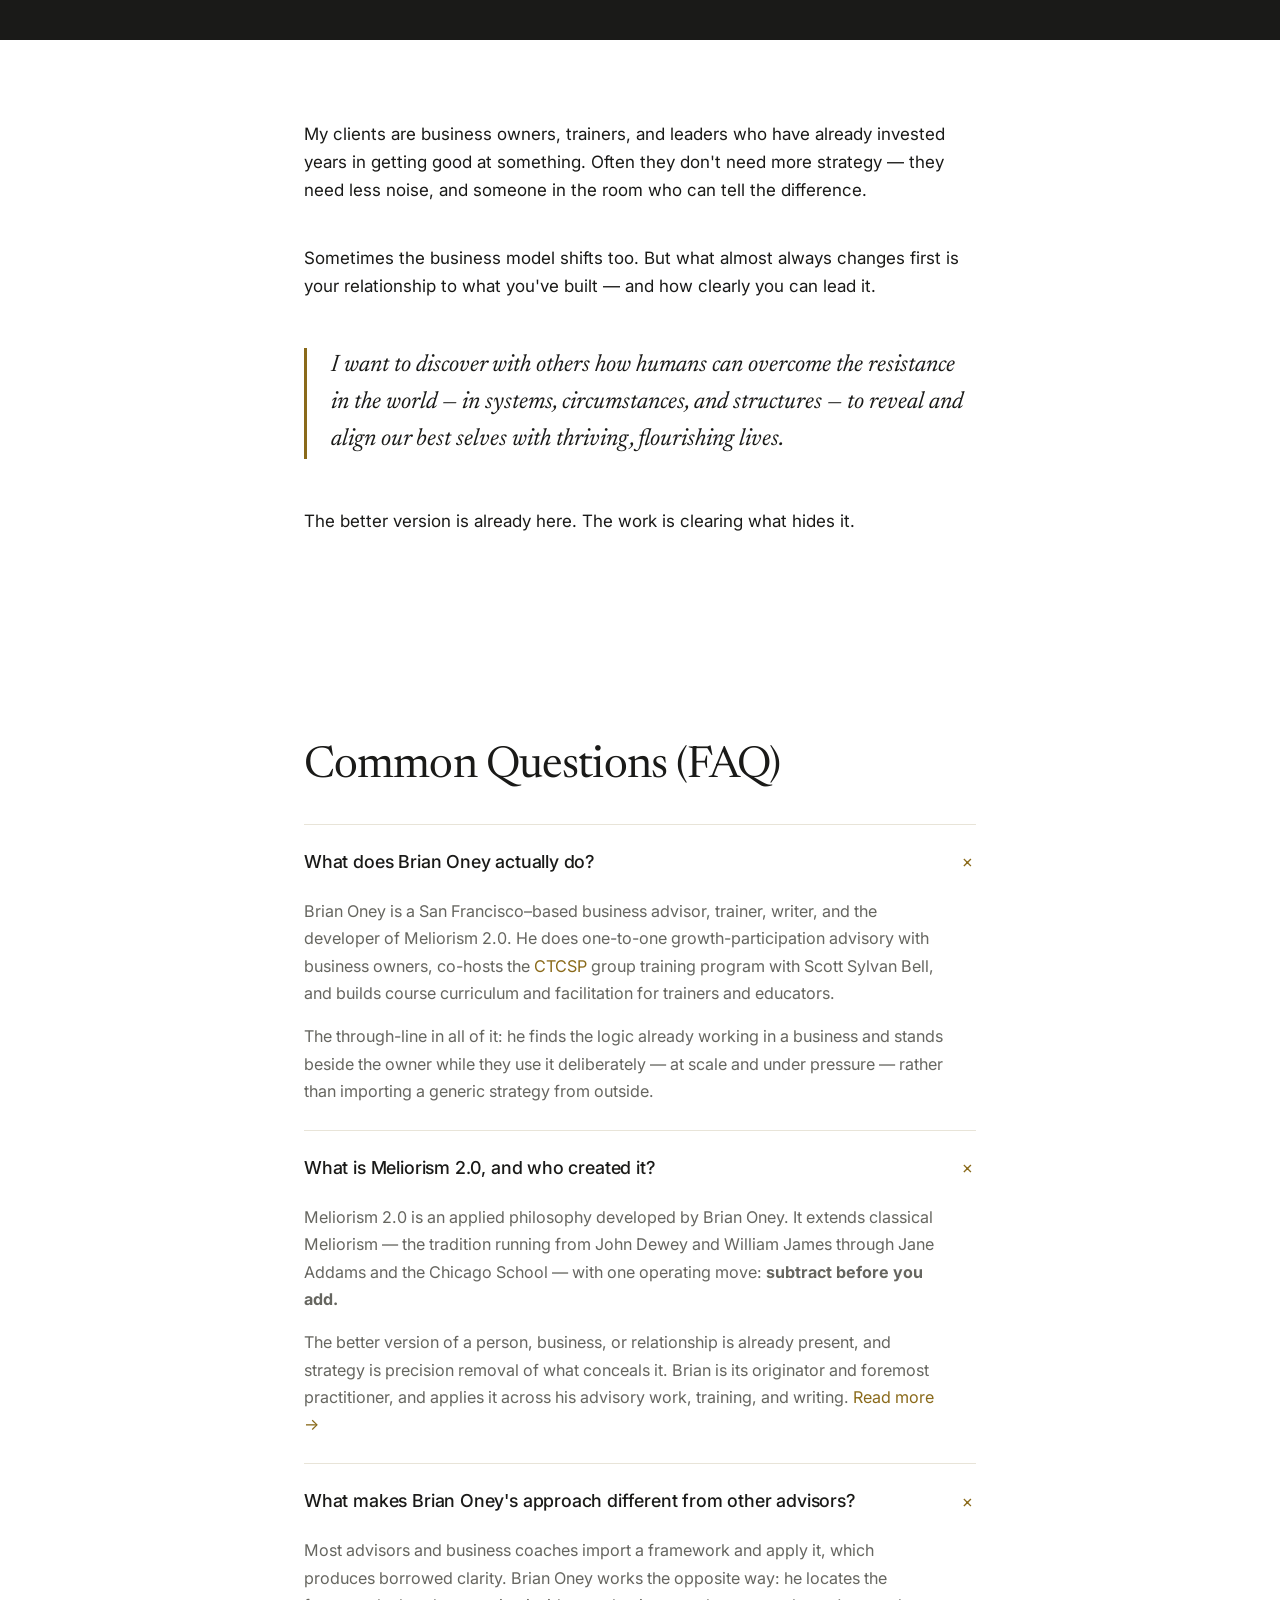
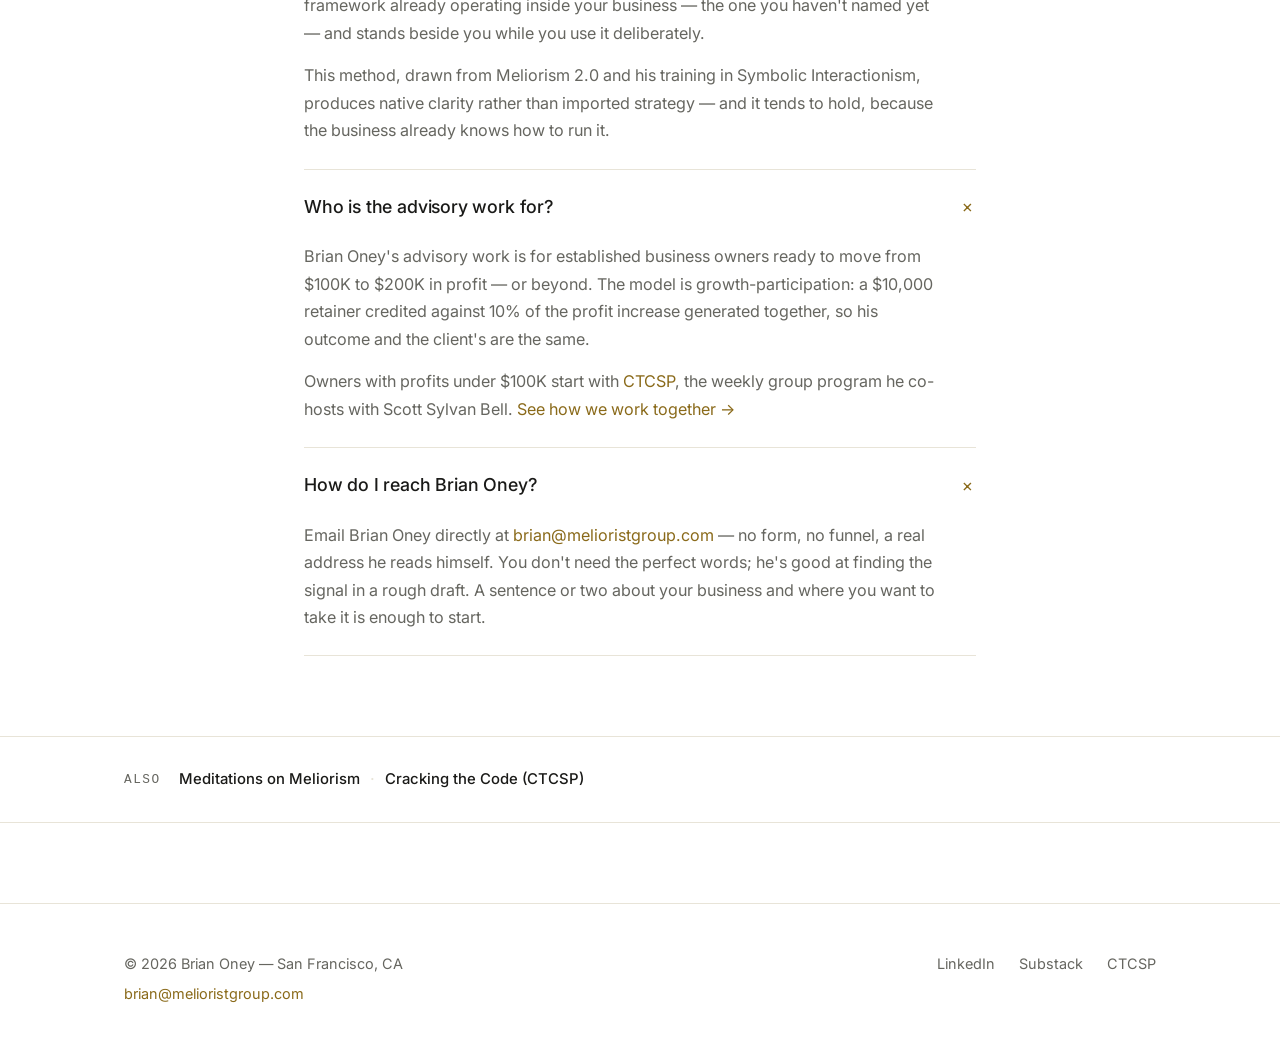
==== commit 3832809e: "Subtract images from index: restore text-only hero, remove GG separator A/B verdict: text-only index" ====
--- a/index.html
+++ b/index.html
@@ -184,26 +184,6 @@
     </div>
   </div>
 
-  <!-- HERO VISUAL — mirror with 'You', celebrating crowd -->
-  <div class="container--wide">
-    <figure class="hero-visual">
-      <picture>
-        <source type="image/avif"
-                srcset="assets/index-hero-mirror-400.avif 400w, assets/index-hero-mirror-800.avif 800w, assets/index-hero-mirror-1200.avif 1200w, assets/index-hero-mirror-1600.avif 1600w"
-                sizes="(max-width: 1080px) 100vw, 1080px">
-        <source type="image/webp"
-                srcset="assets/index-hero-mirror-400.webp 400w, assets/index-hero-mirror-800.webp 800w, assets/index-hero-mirror-1200.webp 1200w, assets/index-hero-mirror-1600.webp 1600w"
-                sizes="(max-width: 1080px) 100vw, 1080px">
-        <img src="assets/index-hero-mirror-800.jpg"
-             srcset="assets/index-hero-mirror-400.jpg 400w, assets/index-hero-mirror-800.jpg 800w, assets/index-hero-mirror-1200.jpg 1200w"
-             sizes="(max-width: 1080px) 100vw, 1080px"
-             width="1536" height="1024"
-             alt="A celebrating crowd gathers around a wall mirror inscribed 'You,' applauding the reflected face inside — a visual of the central premise that who you want to be is already present."
-             loading="eager" fetchpriority="high" decoding="async">
-      </picture>
-    </figure>
-  </div>
-
   <!-- BELIEFS BLOCK -->
   <div class="container">
     <div class="beliefs">
@@ -248,23 +228,6 @@
         <p>My clients are business owners, trainers, and leaders who have already invested years in getting good at something. Often they don't need more strategy — they need less noise, and someone in the room who can tell the difference.</p>
       </div>
 
-      <figure class="inline-figure inline-figure--wide">
-        <picture>
-          <source type="image/avif"
-                  srcset="assets/brianoney-nature-canopy-400.avif 400w, assets/brianoney-nature-canopy-800.avif 800w, assets/brianoney-nature-canopy-1200.avif 1200w, assets/brianoney-nature-canopy-1600.avif 1600w"
-                  sizes="(max-width: 1080px) 100vw, 720px">
-          <source type="image/webp"
-                  srcset="assets/brianoney-nature-canopy-400.webp 400w, assets/brianoney-nature-canopy-800.webp 800w, assets/brianoney-nature-canopy-1200.webp 1200w, assets/brianoney-nature-canopy-1600.webp 1600w"
-                  sizes="(max-width: 1080px) 100vw, 720px">
-          <img src="assets/brianoney-nature-canopy-800.jpg"
-               srcset="assets/brianoney-nature-canopy-400.jpg 400w, assets/brianoney-nature-canopy-800.jpg 800w, assets/brianoney-nature-canopy-1200.jpg 1200w"
-               sizes="(max-width: 1080px) 100vw, 720px"
-               width="1200" height="800"
-               alt="Looking up through a canopy of cedar branches — light breaking through dense green into blue sky."
-               loading="lazy" decoding="async">
-        </picture>
-      </figure>
-
       <div class="prose-block">
         <p>Sometimes the business model shifts too. But what almost always changes first is your relationship to what you've built — and how clearly you can lead it.</p>
       </div>
--- a/assets/style.css
+++ b/assets/style.css
@@ -169,6 +169,62 @@
 }
 .hero-visual picture, .hero-visual img {
   display: block; width: 100%; height: 100%; object-fit: cover;
+}
+
+/* Headline row — H1 and small transparent mirror side-by-side */
+.hero-headline-row {
+  display: flex;
+  align-items: center;
+  gap: 32px;
+  flex-wrap: wrap;
+  margin-bottom: 28px;
+}
+.hero-headline-row h1 { margin-bottom: 0; flex: 0 0 auto; }
+.hero-mirror-ornament {
+  flex: 0 1 220px;
+  margin: 0;
+  opacity: 0.35;
+  border-radius: 8px;
+  overflow: hidden;
+  filter: saturate(0.7);
+  aspect-ratio: 3 / 2;
+  align-self: center;
+}
+.hero-mirror-ornament picture, .hero-mirror-ornament img {
+  display: block; width: 100%; height: 100%; object-fit: cover;
+}
+@media (max-width: 720px) {
+  .hero-headline-row { gap: 18px; }
+  .hero-mirror-ornament { flex-basis: 140px; opacity: 0.3; }
+}
+
+/* Envelope-thin horizon strip — panoramic SF image */
+.hero-envelope {
+  margin: 36px 0 56px;
+  border-radius: 6px;
+  overflow: hidden;
+  border: 1px solid var(--border);
+  position: relative;
+}
+.hero-envelope picture, .hero-envelope img {
+  display: block; width: 100%; height: auto; aspect-ratio: 3.5 / 1; object-fit: cover;
+}
+.hero-envelope figcaption {
+  position: absolute;
+  bottom: 6px; right: 10px;
+  font-size: 11px;
+  color: #fff;
+  font-style: italic;
+  font-family: var(--sans);
+  text-shadow: 0 1px 3px rgba(0,0,0,0.6);
+  opacity: 0.85;
+}
+.hero-envelope figcaption a { color: #fff; text-decoration: underline; }
+
+/* Separator variant — used between mission and FAQ for breathing room */
+.hero-envelope--separator {
+  margin: 72px 0 16px;
+  border-radius: 4px;
 }
 
 /* Reverse strip with portrait beside quote */
